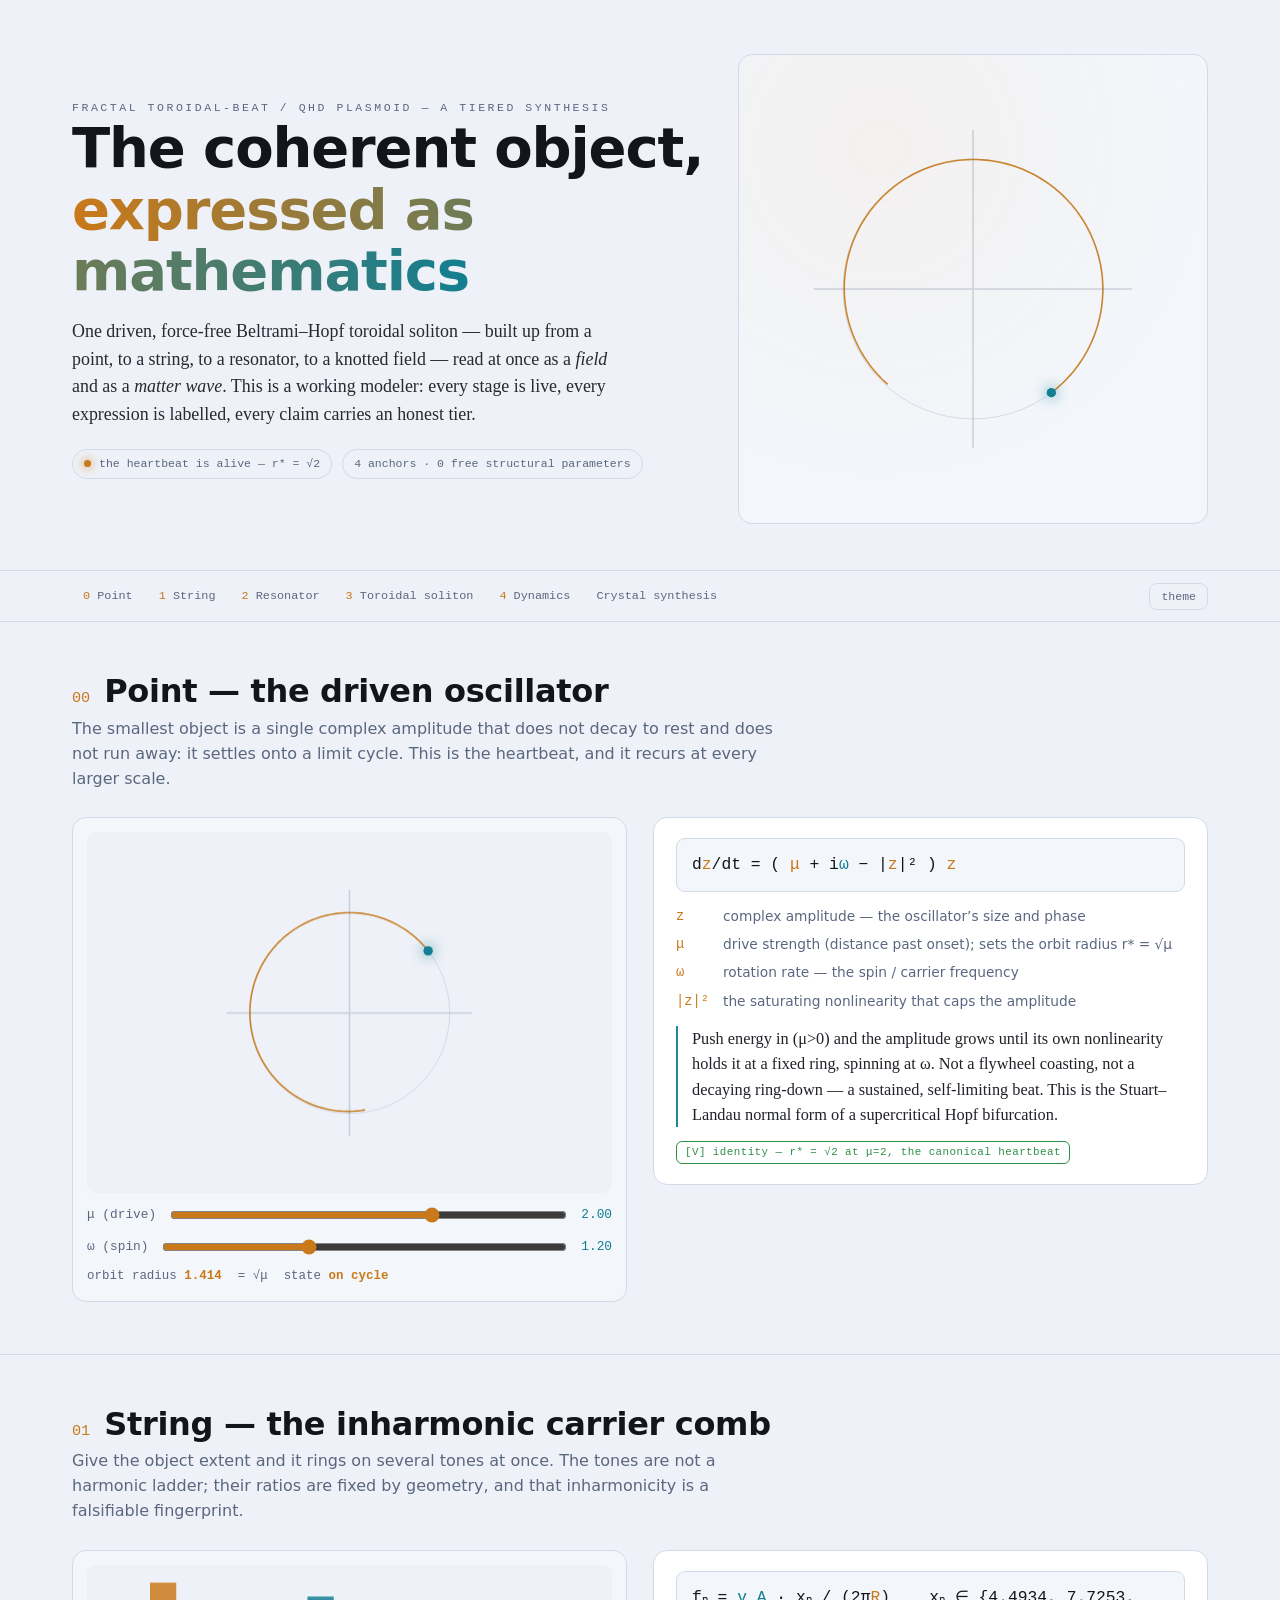
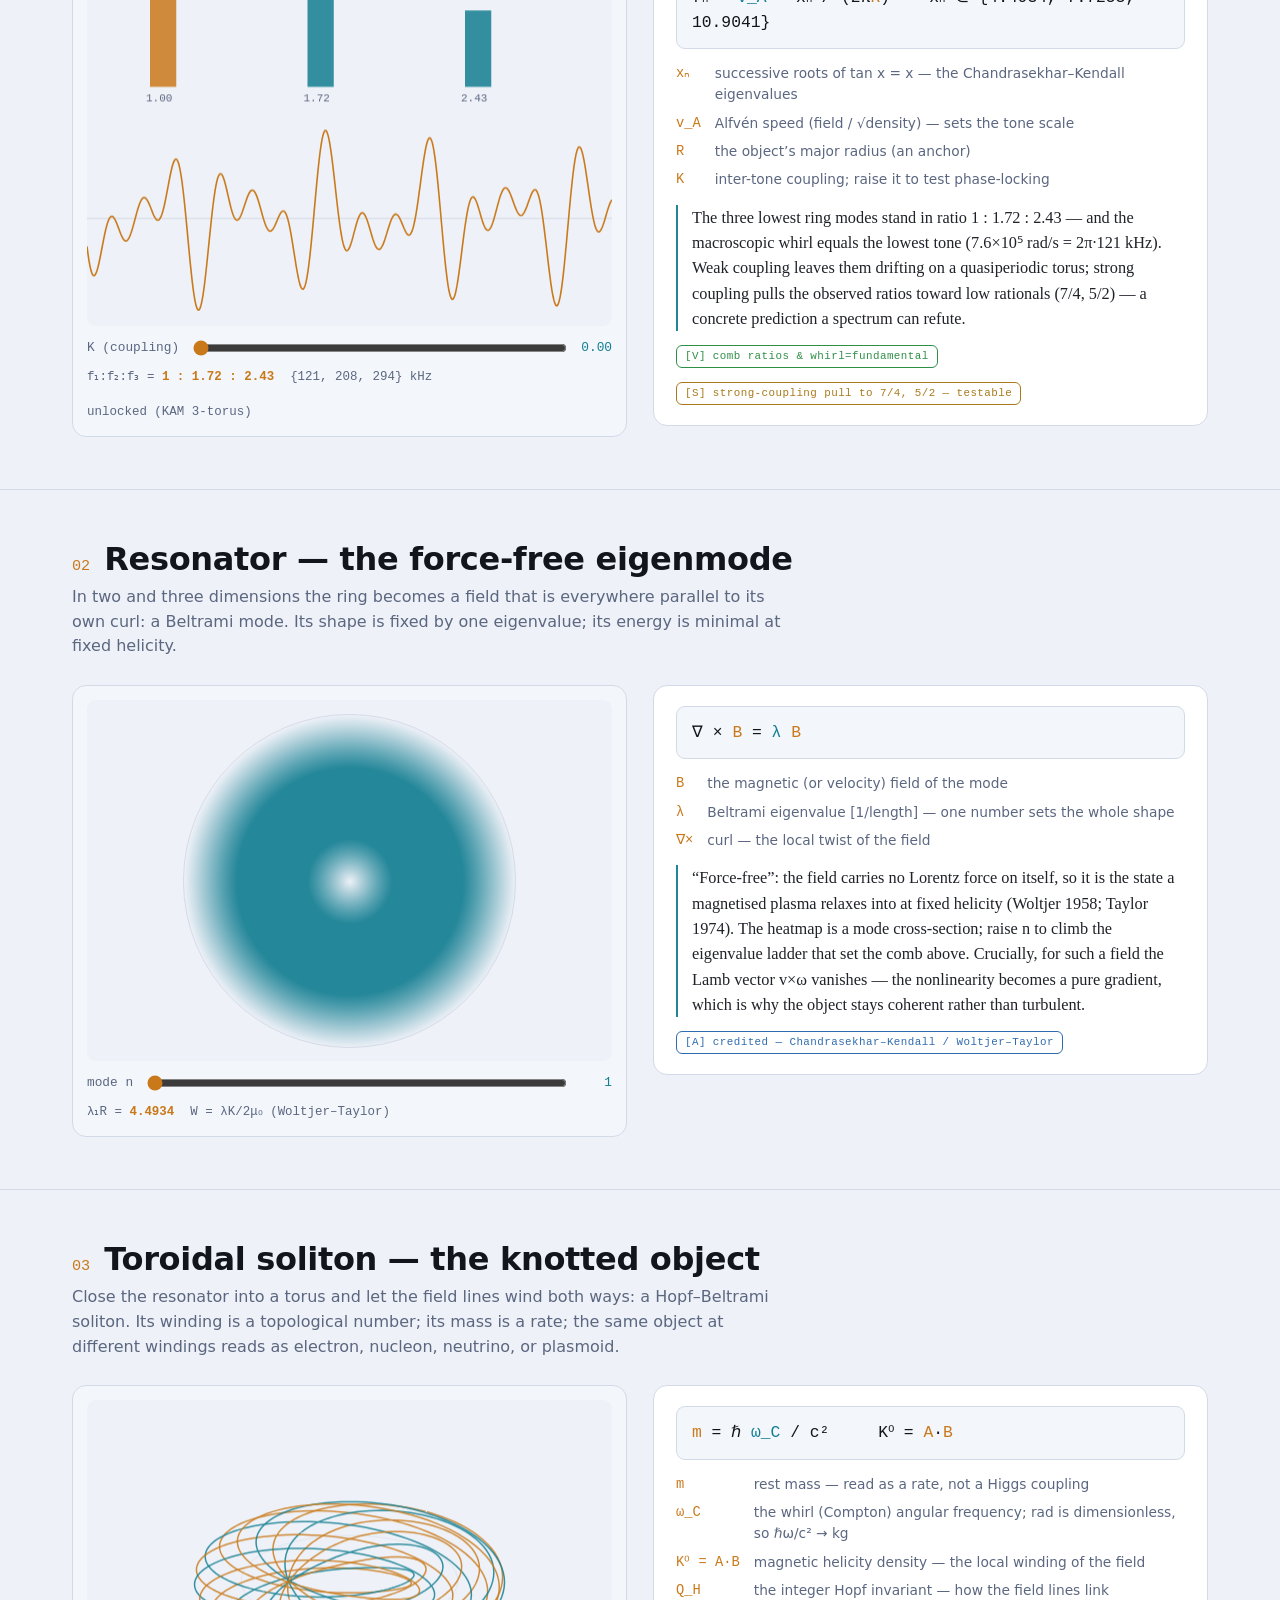
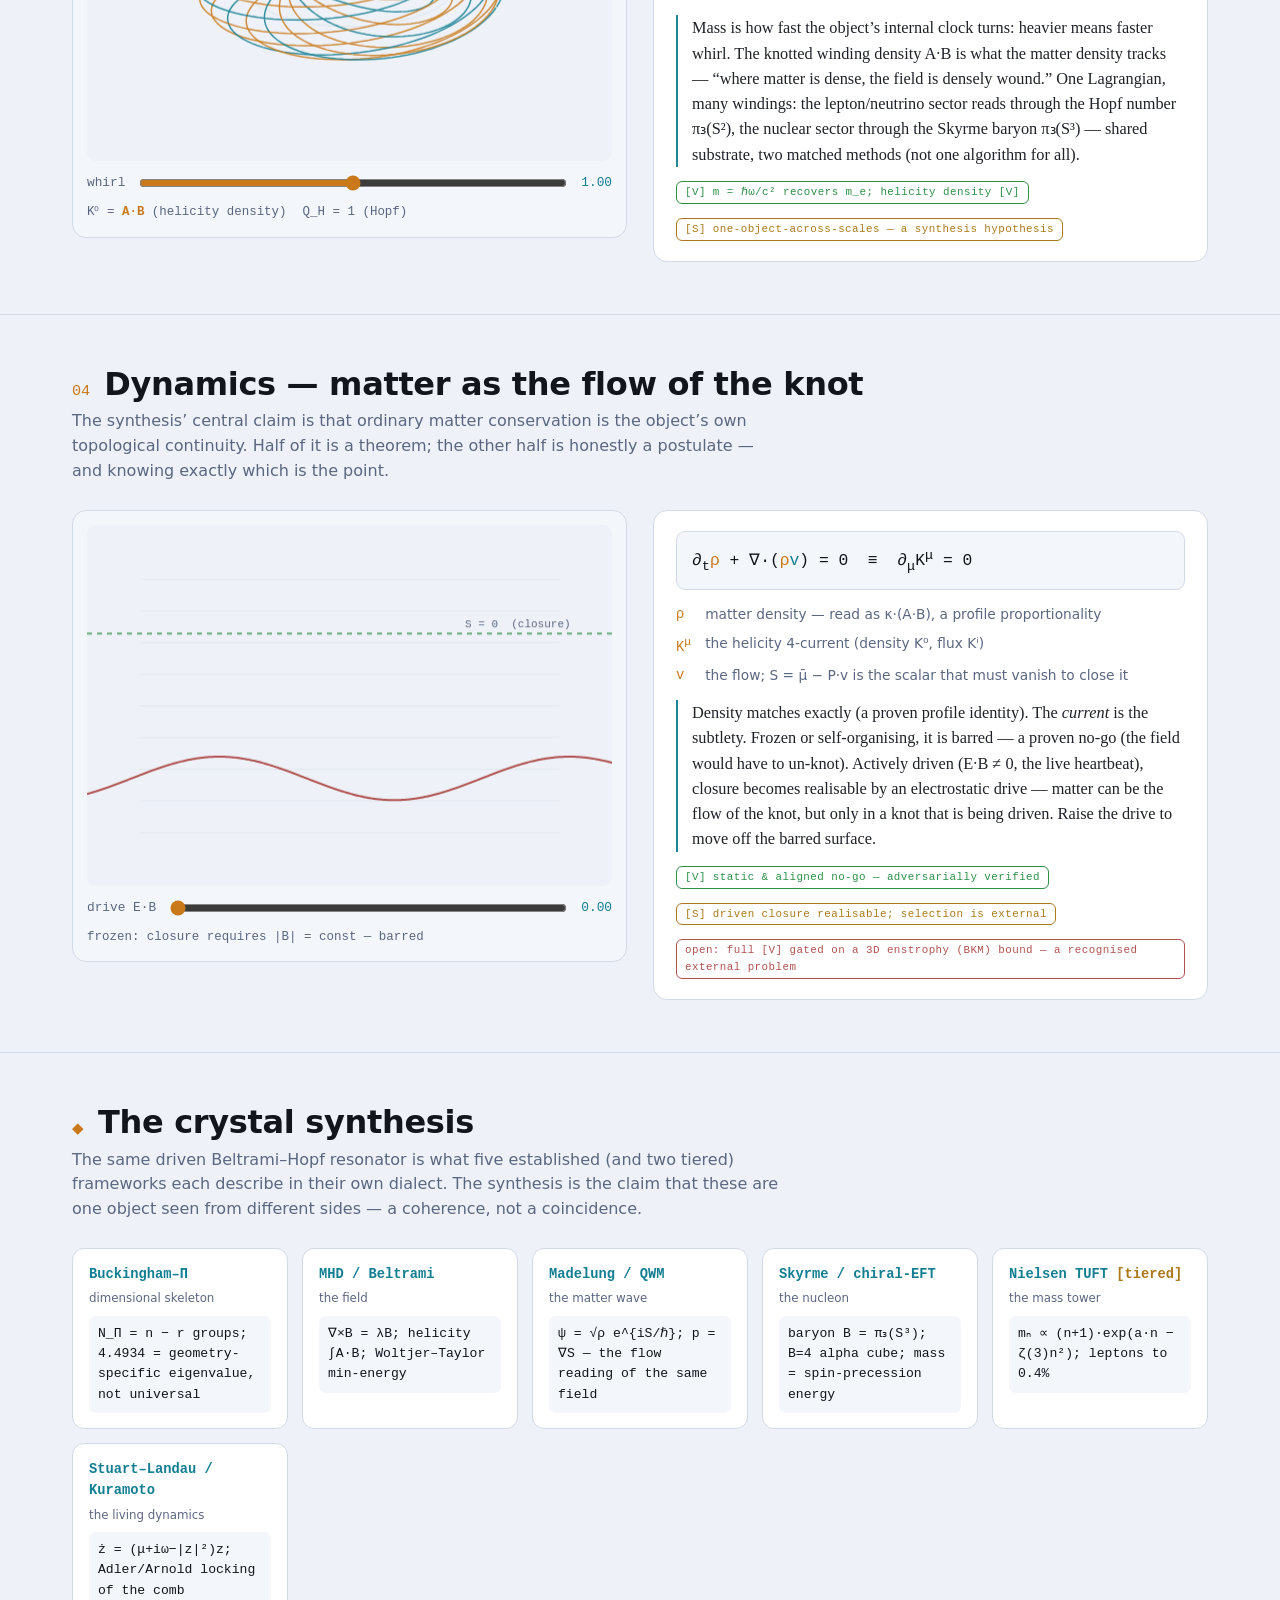
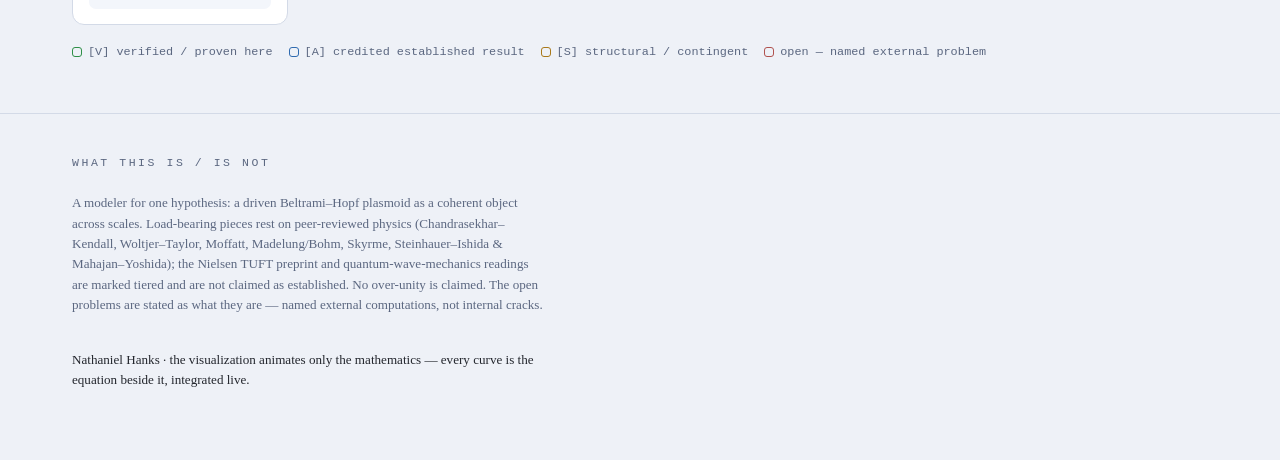
==== index.html @ b8da54bb "Add FTGB coherent-object modeler + tiered synthesis bundle Self-contained package for the Fractal To" ====
<!doctype html>
<html lang="en">
<head>
<meta charset="utf-8">
<meta name="viewport" content="width=device-width, initial-scale=1">
<title>The Coherent Object — FTGB mathematical modeler</title>
<meta name="author" content="Nathaniel Hanks">
<meta name="description" content="Interactive modeler of one driven Beltrami-Hopf toroidal soliton across scales: point, string, resonator, knotted field, driven dynamics — math with plain-language translation and honest tiers.">
</head>
<body>
<style>
  :root{
    --ground:#0a0d13; --panel:#141a26; --panel2:#0f141e; --line:#243044;
    --ink:#e9edf6; --muted:#8794ad; --warm:#f4a63c; --cool:#48d6e6;
    --tV:#6ac47b; --tS:#e0a94a; --tA:#6fa8dd; --tO:#c98a8a;
    --mono:ui-monospace,"SF Mono","Cascadia Code",Menlo,Consolas,monospace;
    --serif:Georgia,"Iowan Old Style","Times New Roman",serif;
    --sans:-apple-system,"Segoe UI",system-ui,Roboto,sans-serif;
    --maxw:1180px;
  }
  @media (prefers-color-scheme:light){
    :root{--ground:#eef1f7;--panel:#ffffff;--panel2:#f3f6fb;--line:#d3dae7;
      --ink:#12151c;--muted:#5b6780;--warm:#c9791a;--cool:#127e91;
      --tV:#2e8f47;--tS:#a9791a;--tA:#2f6bb0;--tO:#b0524f;}
  }
  :root[data-theme="dark"]{--ground:#0a0d13;--panel:#141a26;--panel2:#0f141e;--line:#243044;
    --ink:#e9edf6;--muted:#8794ad;--warm:#f4a63c;--cool:#48d6e6;
    --tV:#6ac47b;--tS:#e0a94a;--tA:#6fa8dd;--tO:#c98a8a;}
  :root[data-theme="light"]{--ground:#eef1f7;--panel:#ffffff;--panel2:#f3f6fb;--line:#d3dae7;
    --ink:#12151c;--muted:#5b6780;--warm:#c9791a;--cool:#127e91;
    --tV:#2e8f47;--tS:#a9791a;--tA:#2f6bb0;--tO:#b0524f;}
  *{box-sizing:border-box}
  body{margin:0;background:var(--ground);color:var(--ink);font-family:var(--sans);
    line-height:1.55;-webkit-font-smoothing:antialiased}
  .wrap{max-width:var(--maxw);margin:0 auto;padding:0 22px}
  a{color:var(--cool)}
  h1,h2,h3{text-wrap:balance;line-height:1.1;margin:0}
  .eyebrow{font-family:var(--mono);font-size:.72rem;letter-spacing:.22em;text-transform:uppercase;color:var(--muted)}
  code,.m{font-family:var(--mono)}
  .plain{font-family:var(--serif);color:var(--ink);opacity:.92}

  /* hero */
  header.hero{position:relative;border-bottom:1px solid var(--line);overflow:hidden}
  .hero .wrap{display:grid;grid-template-columns:1.15fr .85fr;gap:30px;padding-top:54px;padding-bottom:46px;align-items:center}
  .hero h1{font-size:clamp(2.1rem,4.4vw,3.5rem);font-weight:800;letter-spacing:-.02em}
  .hero h1 .g{background:linear-gradient(90deg,var(--warm),var(--cool));-webkit-background-clip:text;background-clip:text;color:transparent}
  .lede{margin-top:16px;font-family:var(--serif);font-size:1.12rem;color:var(--ink);opacity:.9;max-width:60ch}
  .heroCanvasWrap{aspect-ratio:1/1;border:1px solid var(--line);border-radius:14px;background:
    radial-gradient(120% 120% at 30% 20%, rgba(244,166,60,.06), transparent 60%),var(--panel2);position:relative}
  canvas{display:block;width:100%;height:100%}
  .badge{display:inline-flex;gap:8px;align-items:center;font-family:var(--mono);font-size:.72rem;color:var(--muted);
    border:1px solid var(--line);border-radius:999px;padding:5px 11px}
  .dot{width:7px;height:7px;border-radius:50%;background:var(--warm);box-shadow:0 0 10px var(--warm)}

  /* stage rail */
  nav.rail{position:sticky;top:0;z-index:5;background:color-mix(in srgb,var(--ground) 88%,transparent);
    backdrop-filter:blur(8px);border-bottom:1px solid var(--line)}
  nav.rail .wrap{display:flex;gap:4px;flex-wrap:wrap;padding-top:9px;padding-bottom:9px;align-items:center}
  .railBtn{font-family:var(--mono);font-size:.74rem;color:var(--muted);text-decoration:none;padding:6px 10px;border-radius:8px;border:1px solid transparent}
  .railBtn:hover{color:var(--ink);border-color:var(--line)}
  .railNum{color:var(--warm)}

  section.stage{padding:52px 0;border-bottom:1px solid var(--line)}
  .stageHead{display:flex;align-items:baseline;gap:14px;margin-bottom:6px}
  .stageHead .n{font-family:var(--mono);font-size:.95rem;color:var(--warm)}
  .stageHead h2{font-size:clamp(1.4rem,2.6vw,2rem);font-weight:750;letter-spacing:-.01em}
  .sub{color:var(--muted);margin:2px 0 26px;max-width:70ch}
  .split{display:grid;grid-template-columns:1fr 1fr;gap:26px;align-items:start}
  .vizCard{border:1px solid var(--line);border-radius:14px;background:var(--panel2);padding:14px}
  .vizCanvas{aspect-ratio:16/11;border-radius:9px;overflow:hidden;background:var(--ground)}
  .ctrls{display:flex;flex-direction:column;gap:12px;margin-top:12px}
  .ctrl{display:grid;grid-template-columns:auto 1fr auto;gap:12px;align-items:center;font-family:var(--mono);font-size:.8rem}
  .ctrl label{color:var(--muted)}
  .ctrl output{color:var(--cool);font-variant-numeric:tabular-nums;min-width:4.5ch;text-align:right}
  input[type=range]{width:100%;accent-color:var(--warm)}
  .readout{font-family:var(--mono);font-size:.78rem;color:var(--muted);margin-top:10px;display:flex;gap:16px;flex-wrap:wrap}
  .readout b{color:var(--warm);font-weight:600}

  .mathCard{border:1px solid var(--line);border-radius:14px;background:var(--panel);padding:20px 22px}
  .eq{font-family:var(--mono);font-size:1.02rem;background:var(--panel2);border:1px solid var(--line);
    border-radius:9px;padding:13px 15px;margin:0 0 12px;overflow-x:auto;color:var(--ink)}
  .eq .w{color:var(--warm)} .eq .c{color:var(--cool)}
  .sym{display:grid;grid-template-columns:auto 1fr;gap:7px 14px;font-size:.86rem;margin:14px 0}
  .sym dt{font-family:var(--mono);color:var(--warm)} .sym dd{margin:0;color:var(--muted)}
  .trans{font-family:var(--serif);font-size:1.02rem;border-left:2px solid var(--cool);padding-left:14px;margin:14px 0 0;opacity:.94}
  .tier{display:inline-block;font-family:var(--mono);font-size:.68rem;letter-spacing:.04em;padding:2px 8px;border-radius:6px;border:1px solid;margin-top:14px}
  .tV{color:var(--tV);border-color:var(--tV)} .tS{color:var(--tS);border-color:var(--tS)}
  .tA{color:var(--tA);border-color:var(--tA)} .tO{color:var(--tO);border-color:var(--tO)}

  /* isomorphism */
  .iso{display:grid;grid-template-columns:repeat(auto-fit,minmax(200px,1fr));gap:14px;margin-top:8px}
  .isoCard{border:1px solid var(--line);border-radius:12px;padding:15px 16px;background:var(--panel)}
  .isoCard h4{margin:0 0 4px;font-family:var(--mono);font-size:.86rem;color:var(--cool)}
  .isoCard .role{font-size:.74rem;color:var(--muted);margin-bottom:8px}
  .isoCard .expr{font-family:var(--mono);font-size:.82rem;color:var(--ink);background:var(--panel2);border-radius:7px;padding:8px 9px;overflow-x:auto}

  .legend{display:flex;gap:16px;flex-wrap:wrap;font-family:var(--mono);font-size:.74rem;color:var(--muted);margin-top:18px}
  .legend span{display:inline-flex;gap:6px;align-items:center}
  .swatch{width:10px;height:10px;border-radius:3px;border:1px solid}

  footer{padding:40px 0 64px;color:var(--muted);font-size:.82rem}
  footer .wrap{display:flex;flex-direction:column;gap:8px}
  .foot-note{font-family:var(--serif);max-width:72ch}

  .themeToggle{margin-left:auto;font-family:var(--mono);font-size:.72rem;color:var(--muted);background:none;
    border:1px solid var(--line);border-radius:8px;padding:6px 11px;cursor:pointer}
  .themeToggle:hover{color:var(--ink)}
  :focus-visible{outline:2px solid var(--cool);outline-offset:2px}
  @media (max-width:820px){.hero .wrap,.split{grid-template-columns:1fr}}
  @media (prefers-reduced-motion:reduce){*{animation:none!important;transition:none!important}}
</style>

<header class="hero">
  <div class="wrap">
    <div>
      <div class="eyebrow">Fractal Toroidal-Beat / QHD Plasmoid &mdash; a tiered synthesis</div>
      <h1>The coherent object,<br><span class="g">expressed as mathematics</span></h1>
      <p class="lede">One driven, force-free Beltrami&ndash;Hopf toroidal soliton &mdash; built up from a point, to a string, to a resonator, to a knotted field &mdash; read at once as a <em>field</em> and as a <em>matter wave</em>. This is a working modeler: every stage is live, every expression is labelled, every claim carries an honest tier.</p>
      <div style="margin-top:20px;display:flex;gap:10px;flex-wrap:wrap">
        <span class="badge"><span class="dot"></span> the heartbeat is alive &mdash; r* = &radic;2</span>
        <span class="badge">4 anchors &middot; 0 free structural parameters</span>
      </div>
    </div>
    <div class="heroCanvasWrap"><canvas id="heroC"></canvas></div>
  </div>
</header>

<nav class="rail"><div class="wrap">
  <a class="railBtn" href="#s0"><span class="railNum">0</span> Point</a>
  <a class="railBtn" href="#s1"><span class="railNum">1</span> String</a>
  <a class="railBtn" href="#s2"><span class="railNum">2</span> Resonator</a>
  <a class="railBtn" href="#s3"><span class="railNum">3</span> Toroidal soliton</a>
  <a class="railBtn" href="#s4"><span class="railNum">4</span> Dynamics</a>
  <a class="railBtn" href="#iso">Crystal synthesis</a>
  <button class="themeToggle" id="tt">theme</button>
</div></nav>

<!-- STAGE 0 : POINT -->
<section class="stage" id="s0"><div class="wrap">
  <div class="stageHead"><span class="n">00</span><h2>Point &mdash; the driven oscillator</h2></div>
  <p class="sub">The smallest object is a single complex amplitude that does not decay to rest and does not run away: it settles onto a limit cycle. This is the heartbeat, and it recurs at every larger scale.</p>
  <div class="split">
    <div class="vizCard">
      <div class="vizCanvas"><canvas id="slC"></canvas></div>
      <div class="ctrls">
        <div class="ctrl"><label for="mu">&mu; (drive)</label><input type="range" id="mu" min="0" max="3" step="0.01" value="2"><output id="muO">2.00</output></div>
        <div class="ctrl"><label for="om">&omega; (spin)</label><input type="range" id="om" min="0.2" max="3" step="0.01" value="1.2"><output id="omO">1.20</output></div>
      </div>
      <div class="readout"><span>orbit radius <b id="rstar">1.414</b></span><span>= &radic;&mu;</span><span>state <b id="slstate">on cycle</b></span></div>
    </div>
    <div class="mathCard">
      <p class="eq">d<span class="w">z</span>/dt = ( <span class="w">&mu;</span> + i<span class="c">&omega;</span> &minus; |<span class="w">z</span>|&sup2; ) <span class="w">z</span></p>
      <dl class="sym">
        <dt>z</dt><dd>complex amplitude &mdash; the oscillator&rsquo;s size and phase</dd>
        <dt>&mu;</dt><dd>drive strength (distance past onset); sets the orbit radius r* = &radic;&mu;</dd>
        <dt>&omega;</dt><dd>rotation rate &mdash; the spin / carrier frequency</dd>
        <dt>|z|&sup2;</dt><dd>the saturating nonlinearity that caps the amplitude</dd>
      </dl>
      <p class="trans">Push energy in (&mu;&gt;0) and the amplitude grows until its own nonlinearity holds it at a fixed ring, spinning at &omega;. Not a flywheel coasting, not a decaying ring-down &mdash; a sustained, self-limiting beat. This is the Stuart&ndash;Landau normal form of a supercritical Hopf bifurcation.</p>
      <span class="tier tV">[V] identity &mdash; r* = &radic;2 at &mu;=2, the canonical heartbeat</span>
    </div>
  </div>
</div></section>

<!-- STAGE 1 : STRING / COMB -->
<section class="stage" id="s1"><div class="wrap">
  <div class="stageHead"><span class="n">01</span><h2>String &mdash; the inharmonic carrier comb</h2></div>
  <p class="sub">Give the object extent and it rings on several tones at once. The tones are not a harmonic ladder; their ratios are fixed by geometry, and that inharmonicity is a falsifiable fingerprint.</p>
  <div class="split">
    <div class="vizCard">
      <div class="vizCanvas"><canvas id="combC"></canvas></div>
      <div class="ctrls">
        <div class="ctrl"><label for="kc">K (coupling)</label><input type="range" id="kc" min="0" max="1" step="0.01" value="0"><output id="kcO">0.00</output></div>
      </div>
      <div class="readout"><span>f&#8321;:f&#8322;:f&#8323; = <b>1 : 1.72 : 2.43</b></span><span>{121, 208, 294} kHz</span><span id="lockR">unlocked (KAM 3-torus)</span></div>
    </div>
    <div class="mathCard">
      <p class="eq">f&#8345; = <span class="c">v_A</span> &middot; x&#8345; / (2&pi;<span class="w">R</span>) &nbsp;&nbsp; x&#8345; &isin; {4.4934, 7.7253, 10.9041}</p>
      <dl class="sym">
        <dt>x&#8345;</dt><dd>successive roots of tan x = x &mdash; the Chandrasekhar&ndash;Kendall eigenvalues</dd>
        <dt>v_A</dt><dd>Alfv&eacute;n speed (field / &radic;density) &mdash; sets the tone scale</dd>
        <dt>R</dt><dd>the object&rsquo;s major radius (an anchor)</dd>
        <dt>K</dt><dd>inter-tone coupling; raise it to test phase-locking</dd>
      </dl>
      <p class="trans">The three lowest ring modes stand in ratio 1 : 1.72 : 2.43 &mdash; and the macroscopic whirl equals the lowest tone (7.6&times;10&#8309; rad/s = 2&pi;&middot;121 kHz). Weak coupling leaves them drifting on a quasiperiodic torus; strong coupling pulls the observed ratios toward low rationals (7/4, 5/2) &mdash; a concrete prediction a spectrum can refute.</p>
      <span class="tier tV">[V] comb ratios &amp; whirl=fundamental</span>
      <span class="tier tS">[S] strong-coupling pull to 7/4, 5/2 &mdash; testable</span>
    </div>
  </div>
</div></section>

<!-- STAGE 2 : RESONATOR / EIGENMODE -->
<section class="stage" id="s2"><div class="wrap">
  <div class="stageHead"><span class="n">02</span><h2>Resonator &mdash; the force-free eigenmode</h2></div>
  <p class="sub">In two and three dimensions the ring becomes a field that is everywhere parallel to its own curl: a Beltrami mode. Its shape is fixed by one eigenvalue; its energy is minimal at fixed helicity.</p>
  <div class="split">
    <div class="vizCard">
      <div class="vizCanvas"><canvas id="modeC"></canvas></div>
      <div class="ctrls">
        <div class="ctrl"><label for="mode">mode n</label><input type="range" id="mode" min="1" max="3" step="1" value="1"><output id="modeO">1</output></div>
      </div>
      <div class="readout"><span>&lambda;&#8321;R = <b>4.4934</b></span><span>W = &lambda;K/2&mu;&#8320; (Woltjer&ndash;Taylor)</span></div>
    </div>
    <div class="mathCard">
      <p class="eq">&nabla; &times; <span class="w">B</span> = <span class="c">&lambda;</span> <span class="w">B</span></p>
      <dl class="sym">
        <dt>B</dt><dd>the magnetic (or velocity) field of the mode</dd>
        <dt>&lambda;</dt><dd>Beltrami eigenvalue [1/length] &mdash; one number sets the whole shape</dd>
        <dt>&nabla;&times;</dt><dd>curl &mdash; the local twist of the field</dd>
      </dl>
      <p class="trans">&ldquo;Force-free&rdquo;: the field carries no Lorentz force on itself, so it is the state a magnetised plasma relaxes into at fixed helicity (Woltjer 1958; Taylor 1974). The heatmap is a mode cross-section; raise n to climb the eigenvalue ladder that set the comb above. Crucially, for such a field the Lamb vector v&times;&omega; vanishes &mdash; the nonlinearity becomes a pure gradient, which is why the object stays coherent rather than turbulent.</p>
      <span class="tier tA">[A] credited &mdash; Chandrasekhar&ndash;Kendall / Woltjer&ndash;Taylor</span>
    </div>
  </div>
</div></section>

<!-- STAGE 3 : TORUS -->
<section class="stage" id="s3"><div class="wrap">
  <div class="stageHead"><span class="n">03</span><h2>Toroidal soliton &mdash; the knotted object</h2></div>
  <p class="sub">Close the resonator into a torus and let the field lines wind both ways: a Hopf&ndash;Beltrami soliton. Its winding is a topological number; its mass is a rate; the same object at different windings reads as electron, nucleon, neutrino, or plasmoid.</p>
  <div class="split">
    <div class="vizCard">
      <div class="vizCanvas"><canvas id="torC"></canvas></div>
      <div class="ctrls">
        <div class="ctrl"><label for="spin">whirl</label><input type="range" id="spin" min="0" max="2" step="0.01" value="1"><output id="spinO">1.00</output></div>
      </div>
      <div class="readout"><span>K&#8304; = <b>A&middot;B</b> (helicity density)</span><span>Q_H = 1 (Hopf)</span></div>
    </div>
    <div class="mathCard">
      <p class="eq"><span class="w">m</span> = &#8463; <span class="c">&omega;_C</span> / c&sup2; &nbsp;&nbsp;&nbsp; K&#8304; = <span class="w">A</span>&middot;<span class="w">B</span></p>
      <dl class="sym">
        <dt>m</dt><dd>rest mass &mdash; read as a rate, not a Higgs coupling</dd>
        <dt>&omega;_C</dt><dd>the whirl (Compton) angular frequency; rad is dimensionless, so &#8463;&omega;/c&sup2; &rarr; kg</dd>
        <dt>K&#8304; = A&middot;B</dt><dd>magnetic helicity density &mdash; the local winding of the field</dd>
        <dt>Q_H</dt><dd>the integer Hopf invariant &mdash; how the field lines link</dd>
      </dl>
      <p class="trans">Mass is how fast the object&rsquo;s internal clock turns: heavier means faster whirl. The knotted winding density A&middot;B is what the matter density tracks &mdash; &ldquo;where matter is dense, the field is densely wound.&rdquo; One Lagrangian, many windings: the lepton/neutrino sector reads through the Hopf number &pi;&#8323;(S&sup2;), the nuclear sector through the Skyrme baryon &pi;&#8323;(S&sup3;) &mdash; shared substrate, two matched methods (not one algorithm for all).</p>
      <span class="tier tV">[V] m = &#8463;&omega;/c&sup2; recovers m_e; helicity density [V]</span>
      <span class="tier tS">[S] one-object-across-scales &mdash; a synthesis hypothesis</span>
    </div>
  </div>
</div></section>

<!-- STAGE 4 : DYNAMICS -->
<section class="stage" id="s4"><div class="wrap">
  <div class="stageHead"><span class="n">04</span><h2>Dynamics &mdash; matter as the flow of the knot</h2></div>
  <p class="sub">The synthesis&rsquo; central claim is that ordinary matter conservation is the object&rsquo;s own topological continuity. Half of it is a theorem; the other half is honestly a postulate &mdash; and knowing exactly which is the point.</p>
  <div class="split">
    <div class="vizCard">
      <div class="vizCanvas"><canvas id="dynC"></canvas></div>
      <div class="ctrls">
        <div class="ctrl"><label for="drive">drive E&middot;B</label><input type="range" id="drive" min="0" max="1" step="0.01" value="0"><output id="drO">0.00</output></div>
      </div>
      <div class="readout"><span id="closeR">frozen: closure requires |B| = const &mdash; barred</span></div>
    </div>
    <div class="mathCard">
      <p class="eq">&part;<sub>t</sub><span class="w">&rho;</span> + &nabla;&middot;(<span class="w">&rho;</span><span class="c">v</span>) = 0 &nbsp;&#8801;&nbsp; &part;<sub>&mu;</sub>K<sup>&mu;</sup> = 0</p>
      <dl class="sym">
        <dt>&rho;</dt><dd>matter density &mdash; read as &kappa;&middot;(A&middot;B), a profile proportionality</dd>
        <dt>K<sup>&mu;</sup></dt><dd>the helicity 4-current (density K&#8304;, flux K&#8305;)</dd>
        <dt>v</dt><dd>the flow; S = &mu;&#772; &minus; P&middot;v is the scalar that must vanish to close it</dd>
      </dl>
      <p class="trans">Density matches exactly (a proven profile identity). The <em>current</em> is the subtlety. Frozen or self-organising, it is barred &mdash; a proven no-go (the field would have to un-knot). Actively driven (E&middot;B &ne; 0, the live heartbeat), closure becomes realisable by an electrostatic drive &mdash; matter can be the flow of the knot, but only in a knot that is being driven. Raise the drive to move off the barred surface.</p>
      <span class="tier tV">[V] static &amp; aligned no-go &mdash; adversarially verified</span>
      <span class="tier tS">[S] driven closure realisable; selection is external</span>
      <span class="tier tO">open: full [V] gated on a 3D enstrophy (BKM) bound &mdash; a recognised external problem</span>
    </div>
  </div>
</div></section>

<!-- ISOMORPHISM -->
<section class="stage" id="iso"><div class="wrap">
  <div class="stageHead"><span class="n">&#9670;</span><h2>The crystal synthesis</h2></div>
  <p class="sub">The same driven Beltrami&ndash;Hopf resonator is what five established (and two tiered) frameworks each describe in their own dialect. The synthesis is the claim that these are one object seen from different sides &mdash; a coherence, not a coincidence.</p>
  <div class="iso">
    <div class="isoCard"><h4>Buckingham&ndash;&Pi;</h4><div class="role">dimensional skeleton</div><div class="expr">N_&Pi; = n &minus; r groups; 4.4934 = geometry-specific eigenvalue, not universal</div></div>
    <div class="isoCard"><h4>MHD / Beltrami</h4><div class="role">the field</div><div class="expr">&nabla;&times;B = &lambda;B; helicity &int;A&middot;B; Woltjer&ndash;Taylor min-energy</div></div>
    <div class="isoCard"><h4>Madelung / QWM</h4><div class="role">the matter wave</div><div class="expr">&psi; = &radic;&rho; e^{iS/&#8463;}; p = &nabla;S &mdash; the flow reading of the same field</div></div>
    <div class="isoCard"><h4>Skyrme / chiral-EFT</h4><div class="role">the nucleon</div><div class="expr">baryon B = &pi;&#8323;(S&sup3;); B=4 alpha cube; mass = spin-precession energy</div></div>
    <div class="isoCard"><h4>Nielsen TUFT <span style="color:var(--tS)">[tiered]</span></h4><div class="role">the mass tower</div><div class="expr">m&#8345; &prop; (n+1)&middot;exp(a&middot;n &minus; &zeta;(3)n&sup2;); leptons to 0.4%</div></div>
    <div class="isoCard"><h4>Stuart&ndash;Landau / Kuramoto</h4><div class="role">the living dynamics</div><div class="expr">&#380; = (&mu;+i&omega;&minus;|z|&sup2;)z; Adler/Arnold locking of the comb</div></div>
  </div>
  <div class="legend">
    <span><span class="swatch" style="border-color:var(--tV);color:var(--tV)"></span> [V] verified / proven here</span>
    <span><span class="swatch" style="border-color:var(--tA);color:var(--tA)"></span> [A] credited established result</span>
    <span><span class="swatch" style="border-color:var(--tS);color:var(--tS)"></span> [S] structural / contingent</span>
    <span><span class="swatch" style="border-color:var(--tO);color:var(--tO)"></span> open &mdash; named external problem</span>
  </div>
</div></section>

<footer><div class="wrap">
  <div class="eyebrow">what this is / is not</div>
  <p class="foot-note">A modeler for one hypothesis: a driven Beltrami&ndash;Hopf plasmoid as a coherent object across scales. Load-bearing pieces rest on peer-reviewed physics (Chandrasekhar&ndash;Kendall, Woltjer&ndash;Taylor, Moffatt, Madelung/Bohm, Skyrme, Steinhauer&ndash;Ishida &amp; Mahajan&ndash;Yoshida); the Nielsen TUFT preprint and quantum-wave-mechanics readings are marked tiered and are not claimed as established. No over-unity is claimed. The open problems are stated as what they are &mdash; named external computations, not internal cracks.</p>
  <p class="foot-note plain">Nathaniel Hanks &middot; the visualization animates only the mathematics &mdash; every curve is the equation beside it, integrated live.</p>
</div></footer>

<script>
(function(){
  "use strict";
  var reduced = matchMedia("(prefers-reduced-motion:reduce)").matches;
  // theme toggle
  var tt=document.getElementById("tt");
  tt.addEventListener("click",function(){
    var cur=document.documentElement.getAttribute("data-theme");
    var next = cur==="dark" ? "light" : (cur==="light" ? "dark" : (matchMedia("(prefers-color-scheme:dark)").matches?"light":"dark"));
    document.documentElement.setAttribute("data-theme",next);
  });
  function cvar(n){return getComputedStyle(document.documentElement).getPropertyValue(n).trim();}
  function fit(c){var r=c.getBoundingClientRect(),d=Math.min(devicePixelRatio||1,2);
    c.width=Math.max(2,r.width*d);c.height=Math.max(2,r.height*d);var x=c.getContext("2d");x.setTransform(d,0,0,d,0,0);return {x:x,w:r.width,h:r.height};}
  var canv=[];
  function reg(id,draw){var c=document.getElementById(id);if(!c)return;canv.push({c:c,draw:draw});}

  // 0/hero : Stuart-Landau limit cycle
  function slDraw(c,t,mu,om){var g=fit(c),x=g.x,W=g.w,H=g.h,cx=W/2,cy=H/2,S=Math.min(W,H)*0.34;
    x.clearRect(0,0,W,H);
    var warm=cvar("--warm"),cool=cvar("--cool"),line=cvar("--line"),mut=cvar("--muted");
    var r=Math.sqrt(Math.max(mu,0));
    // target ring
    x.strokeStyle=line;x.lineWidth=1;x.beginPath();x.arc(cx,cy,S*r/1.732,0,7);x.stroke();
    // trajectory spiraling in
    x.strokeStyle=warm;x.lineWidth=1.6;x.globalAlpha=.9;x.beginPath();
    for(var i=0;i<220;i++){var tt=t-i*0.016;var env=r*(1-Math.exp(-0.9*(tt+3)));if(env<0)env=0;
      var ang=om*tt;var rr=env;var px=cx+S*rr/1.732*Math.cos(ang),py=cy+S*rr/1.732*Math.sin(ang);
      if(i===0)x.moveTo(px,py);else x.lineTo(px,py);}
    x.stroke();x.globalAlpha=1;
    // head
    var env=r*(1-Math.exp(-0.9*(t+3)));var ang=om*t;
    var hx=cx+S*env/1.732*Math.cos(ang),hy=cy+S*env/1.732*Math.sin(ang);
    x.fillStyle=cool;x.beginPath();x.arc(hx,hy,4.5,0,7);x.fill();
    x.shadowColor=cool;x.shadowBlur=14;x.beginPath();x.arc(hx,hy,4.5,0,7);x.fill();x.shadowBlur=0;
    // axes
    x.strokeStyle=mut;x.globalAlpha=.25;x.beginPath();x.moveTo(cx-S,cy);x.lineTo(cx+S,cy);x.moveTo(cx,cy-S);x.lineTo(cx,cy+S);x.stroke();x.globalAlpha=1;
  }
  var muEl=document.getElementById("mu"),omEl=document.getElementById("om");
  function slParams(){var mu=+muEl.value,om=+omEl.value;
    document.getElementById("muO").textContent=mu.toFixed(2);
    document.getElementById("omO").textContent=om.toFixed(2);
    document.getElementById("rstar").textContent=Math.sqrt(Math.max(mu,0)).toFixed(3);
    document.getElementById("slstate").textContent=mu<=0?"decays to rest":"on cycle";}
  muEl.addEventListener("input",slParams);omEl.addEventListener("input",slParams);slParams();
  reg("heroC",function(c,t){slDraw(c,t*1.1,2,1.4);});
  reg("slC",function(c,t){slDraw(c,t,+muEl.value,+omEl.value);});

  // 1 : comb waveform + spectrum
  var kEl=document.getElementById("kc");
  kEl.addEventListener("input",function(){document.getElementById("kcO").textContent=(+kEl.value).toFixed(2);
    document.getElementById("lockR").textContent=(+kEl.value>0.55)?"locked → pulled to 7/4, 5/2":"unlocked (KAM 3-torus)";});
  reg("combC",function(c,t){var g=fit(c),x=g.x,W=g.w,H=g.h;x.clearRect(0,0,W,H);
    var warm=cvar("--warm"),cool=cvar("--cool"),line=cvar("--line"),mut=cvar("--muted");
    var K=+kEl.value; var base=[1,1.719,2.427]; var lock=[1,1.75,2.5];
    var f=base.map(function(b,i){return b+(lock[i]-b)*Math.max(0,(K-0.55)/0.45);});
    // spectrum bars (top third)
    var sh=H*0.32;
    for(var i=0;i<3;i++){var bx=W*(0.12+0.3*i);var bh=sh*(0.9-0.12*i);
      x.fillStyle=i===0?warm:cool;x.globalAlpha=.85;x.fillRect(bx,sh-bh+6,W*0.05,bh);x.globalAlpha=1;
      x.fillStyle=mut;x.font="11px ui-monospace,monospace";x.fillText(f[i].toFixed(2),bx-4,sh+20);}
    // waveform (sum)
    x.strokeStyle=line;x.beginPath();x.moveTo(0,H*0.7);x.lineTo(W,H*0.7);x.stroke();
    x.strokeStyle=warm;x.lineWidth=1.6;x.beginPath();
    for(var px=0;px<=W;px++){var u=px/W*6;var y=0;for(var j=0;j<3;j++){y+=Math.sin((u*f[j])*Math.PI*2+ (j?K*1.5:0) + t*(0.6+0.15*j));}
      var yy=H*0.7 - y*H*0.085;if(px===0)x.moveTo(px,yy);else x.lineTo(px,yy);}
    x.stroke();
  });

  // 2 : Beltrami mode cross-section (Bessel-like j1(kr))
  var mdEl=document.getElementById("mode");
  var roots=[4.4934,7.7253,10.9041];
  mdEl.addEventListener("input",function(){document.getElementById("modeO").textContent=mdEl.value;});
  function j1approx(z){ if(z===0)return 0; return Math.sin(z)/(z*z) - Math.cos(z)/z; } // spherical j1
  reg("modeC",function(c,t){var g=fit(c),x=g.x,W=g.w,H=g.h;x.clearRect(0,0,W,H);
    var n=+mdEl.value-1;var k=roots[n]; var warm=cvar("--warm"),cool=cvar("--cool");
    var cx=W/2,cy=H/2,S=Math.min(W,H)*0.46;var img=x.createImageData(Math.floor(W),Math.floor(H));
    var wcol=hex(warm),ccol=hex(cool),bg=hex(cvar("--ground"));
    for(var py=0;py<H;py++)for(var px=0;px<W;px++){var dx=(px-cx)/S,dy=(py-cy)/S;var rr=Math.sqrt(dx*dx+dy*dy);
      var v=0; if(rr<=1){var val=j1approx(k*rr)*3.0*Math.cos(t*0.7); v=val;}
      var idx=(py*Math.floor(W)+px)*4; var a=Math.max(-1,Math.min(1,v));
      var col= a>=0? mix(bg,wcol,Math.min(1,a)) : mix(bg,ccol,Math.min(1,-a));
      img.data[idx]=col[0];img.data[idx+1]=col[1];img.data[idx+2]=col[2];img.data[idx+3]=rr<=1?235:0;}
    x.putImageData(img,0,0);
    x.strokeStyle=cvar("--line");x.beginPath();x.arc(cx,cy,S,0,7);x.stroke();
  });
  function hex(h){h=h.replace('#','');if(h.length===3)h=h[0]+h[0]+h[1]+h[1]+h[2]+h[2];return [parseInt(h.substr(0,2),16),parseInt(h.substr(2,2),16),parseInt(h.substr(4,2),16)];}
  function mix(a,b,t){return [a[0]+(b[0]-a[0])*t|0,a[1]+(b[1]-a[1])*t|0,a[2]+(b[2]-a[2])*t|0];}

  // 3 : torus with winding field lines
  var spEl=document.getElementById("spin");
  spEl.addEventListener("input",function(){document.getElementById("spinO").textContent=(+spEl.value).toFixed(2);});
  reg("torC",function(c,t){var g=fit(c),x=g.x,W=g.w,H=g.h;x.clearRect(0,0,W,H);
    var warm=cvar("--warm"),cool=cvar("--cool"),line=cvar("--line");
    var cx=W/2,cy=H/2,Rr=Math.min(W,H)*0.30,rr=Math.min(W,H)*0.13,sp=+spEl.value;
    var tilt=0.42;
    // torus guide
    x.strokeStyle=line;x.globalAlpha=.5;x.beginPath();
    for(var a=0;a<=6.29;a+=0.05){var X=cx+Rr*Math.cos(a),Y=cy+Rr*Math.sin(a)*tilt;if(a===0)x.moveTo(X,Y);else x.lineTo(X,Y);}x.stroke();x.globalAlpha=1;
    // winding lines (Hopf-like: p toroidal, q poloidal)
    var P=3,Q=2;
    for(var line_i=0;line_i<5;line_i++){
      var ph=line_i/5*6.283;
      var grd=line_i%2? cool:warm;
      x.strokeStyle=grd;x.lineWidth=1.5;x.globalAlpha=.85;x.beginPath();
      for(var s=0;s<=6.283;s+=0.02){
        var u=P*s+ph + t*0.6*sp; var w=Q*s+ph + t*0.6*sp;
        var R2=Rr+rr*Math.cos(w);
        var X=cx+R2*Math.cos(u);
        var Y=cy+(R2*Math.sin(u))*tilt + rr*Math.sin(w)*(1-tilt);
        if(s===0)x.moveTo(X,Y);else x.lineTo(X,Y);
      }
      x.stroke();
    }
    x.globalAlpha=1;
  });

  // 4 : matter-flow closure surface
  var drEl=document.getElementById("drive");
  drEl.addEventListener("input",function(){var d=+drEl.value;document.getElementById("drO").textContent=d.toFixed(2);
    document.getElementById("closeR").textContent = d<0.15? "frozen: closure requires |B| = const — barred"
      : (d<0.6? "driving… S = μ̄ − P·v approaching 0" : "driven: S = 0 realisable (externally driven)");});
  reg("dynC",function(c,t){var g=fit(c),x=g.x,W=g.w,H=g.h;x.clearRect(0,0,W,H);
    var warm=cvar("--warm"),cool=cvar("--cool"),line=cvar("--line"),tO=cvar("--tO"),tV=cvar("--tV");
    var d=+drEl.value; var cx=W/2,cy=H/2;
    // "barred surface" vs "reachable point" : a scalar S landscape
    x.strokeStyle=line;x.globalAlpha=.4;for(var i=0;i<=8;i++){var yy=H*0.15+i*(H*0.7/8);x.beginPath();x.moveTo(W*0.1,yy);x.lineTo(W*0.9,yy);x.stroke();}x.globalAlpha=1;
    // S curve: distance from closure
    x.strokeStyle= d<0.15? tO : (d>0.6? tV : warm);x.lineWidth=2;x.beginPath();
    for(var px=0;px<=W;px++){var u=px/W;var S0=(1-d)*0.8; var y=cy + Math.sin(u*6.283*1.5+t*0.5)*H*0.06*(1) + (S0-0.4)*H*0.5;
      if(px===0)x.moveTo(px,y);else x.lineTo(px,y);}
    x.stroke();
    // closure line S=0
    x.strokeStyle=tV;x.setLineDash([5,5]);x.globalAlpha=.7;x.beginPath();x.moveTo(0,cy-0.4*H*0.5+cy-cy);x.lineTo(W, cy-0.4*H*0.5 +0);x.stroke();x.setLineDash([]);x.globalAlpha=1;
    x.fillStyle=cvar("--muted");x.font="11px ui-monospace,monospace";x.fillText("S = 0  (closure)",W*0.72,cy-0.4*H*0.5-6);
  });

  // master loop
  var t0=performance.now();
  function frame(now){var t=(now-t0)/1000;
    for(var i=0;i<canv.length;i++){try{canv[i].draw(canv[i].c,t);}catch(e){}}
    if(!reduced)requestAnimationFrame(frame);}
  if(reduced){for(var i=0;i<canv.length;i++){try{canv[i].draw(canv[i].c,0.5);}catch(e){}}}
  else requestAnimationFrame(frame);
  addEventListener("resize",function(){if(reduced){for(var i=0;i<canv.length;i++){try{canv[i].draw(canv[i].c,0.5);}catch(e){}}}});
})();
</script>

</body>
</html>
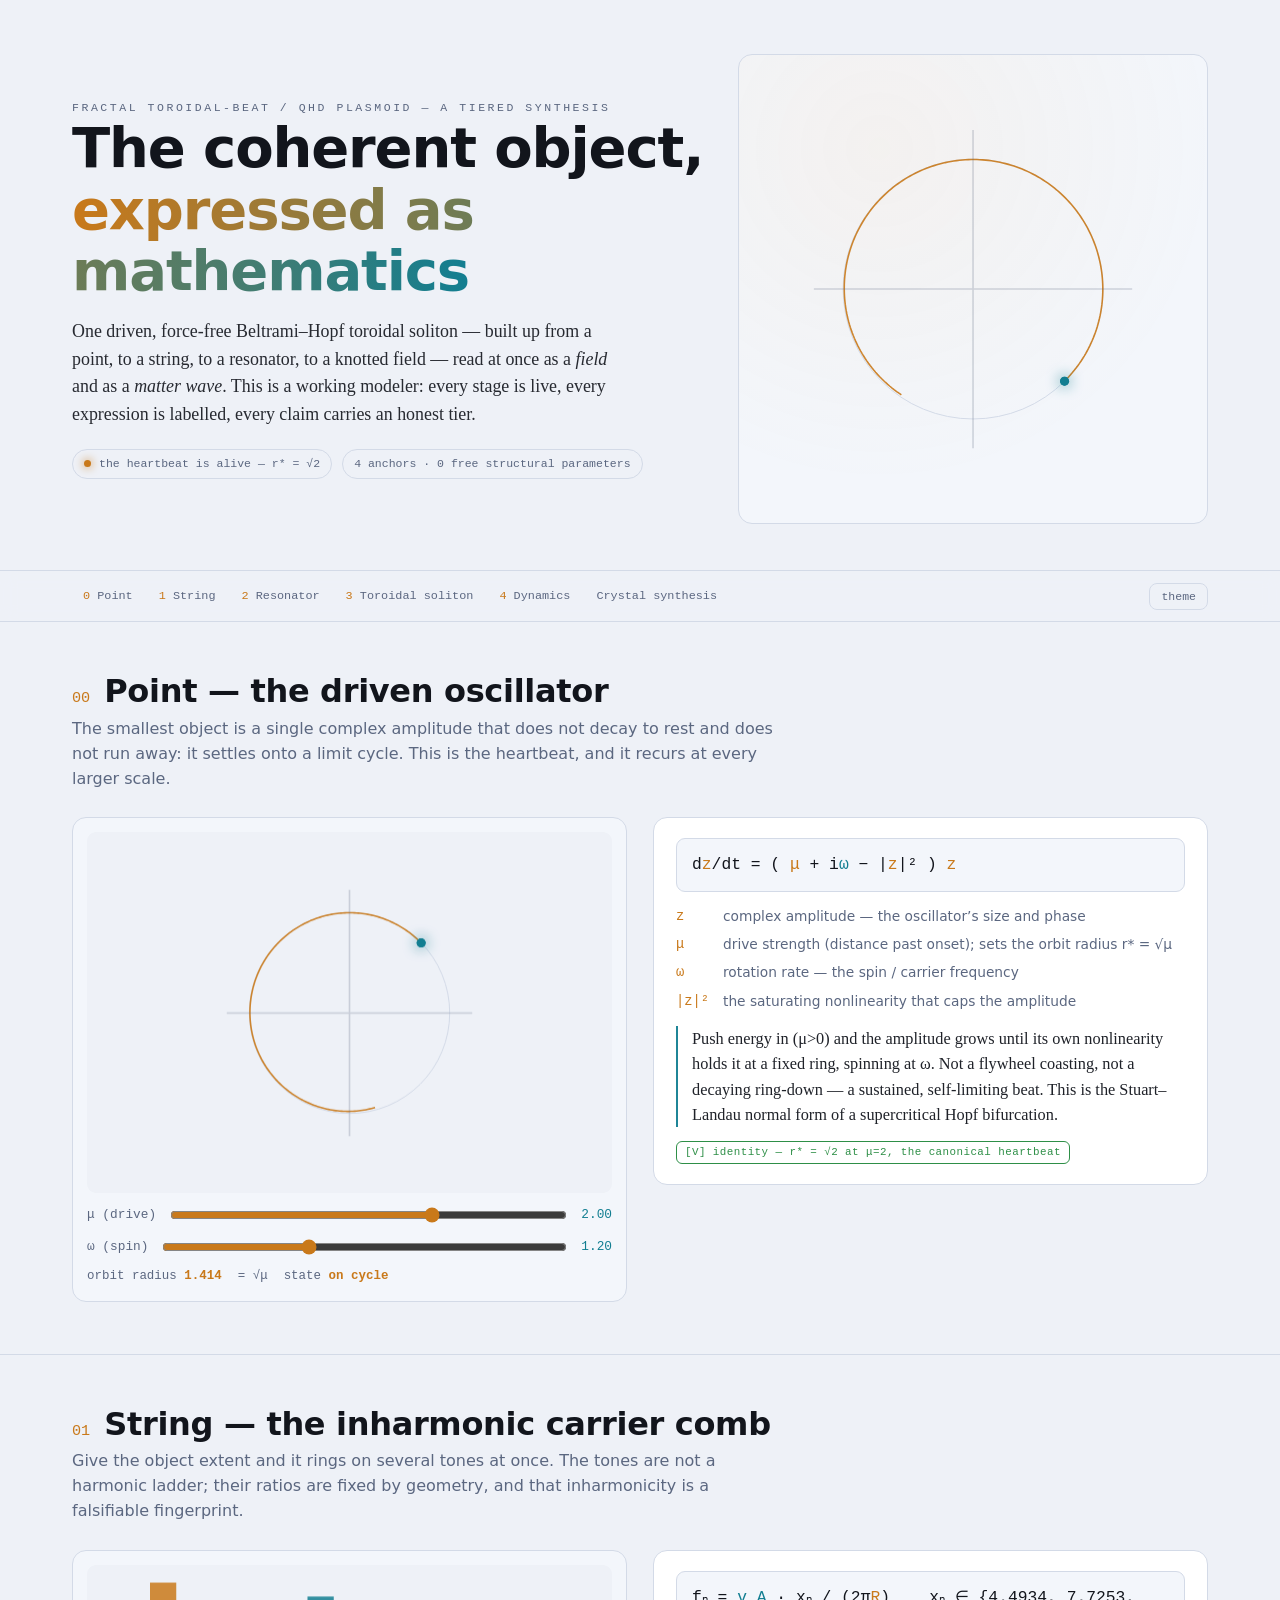
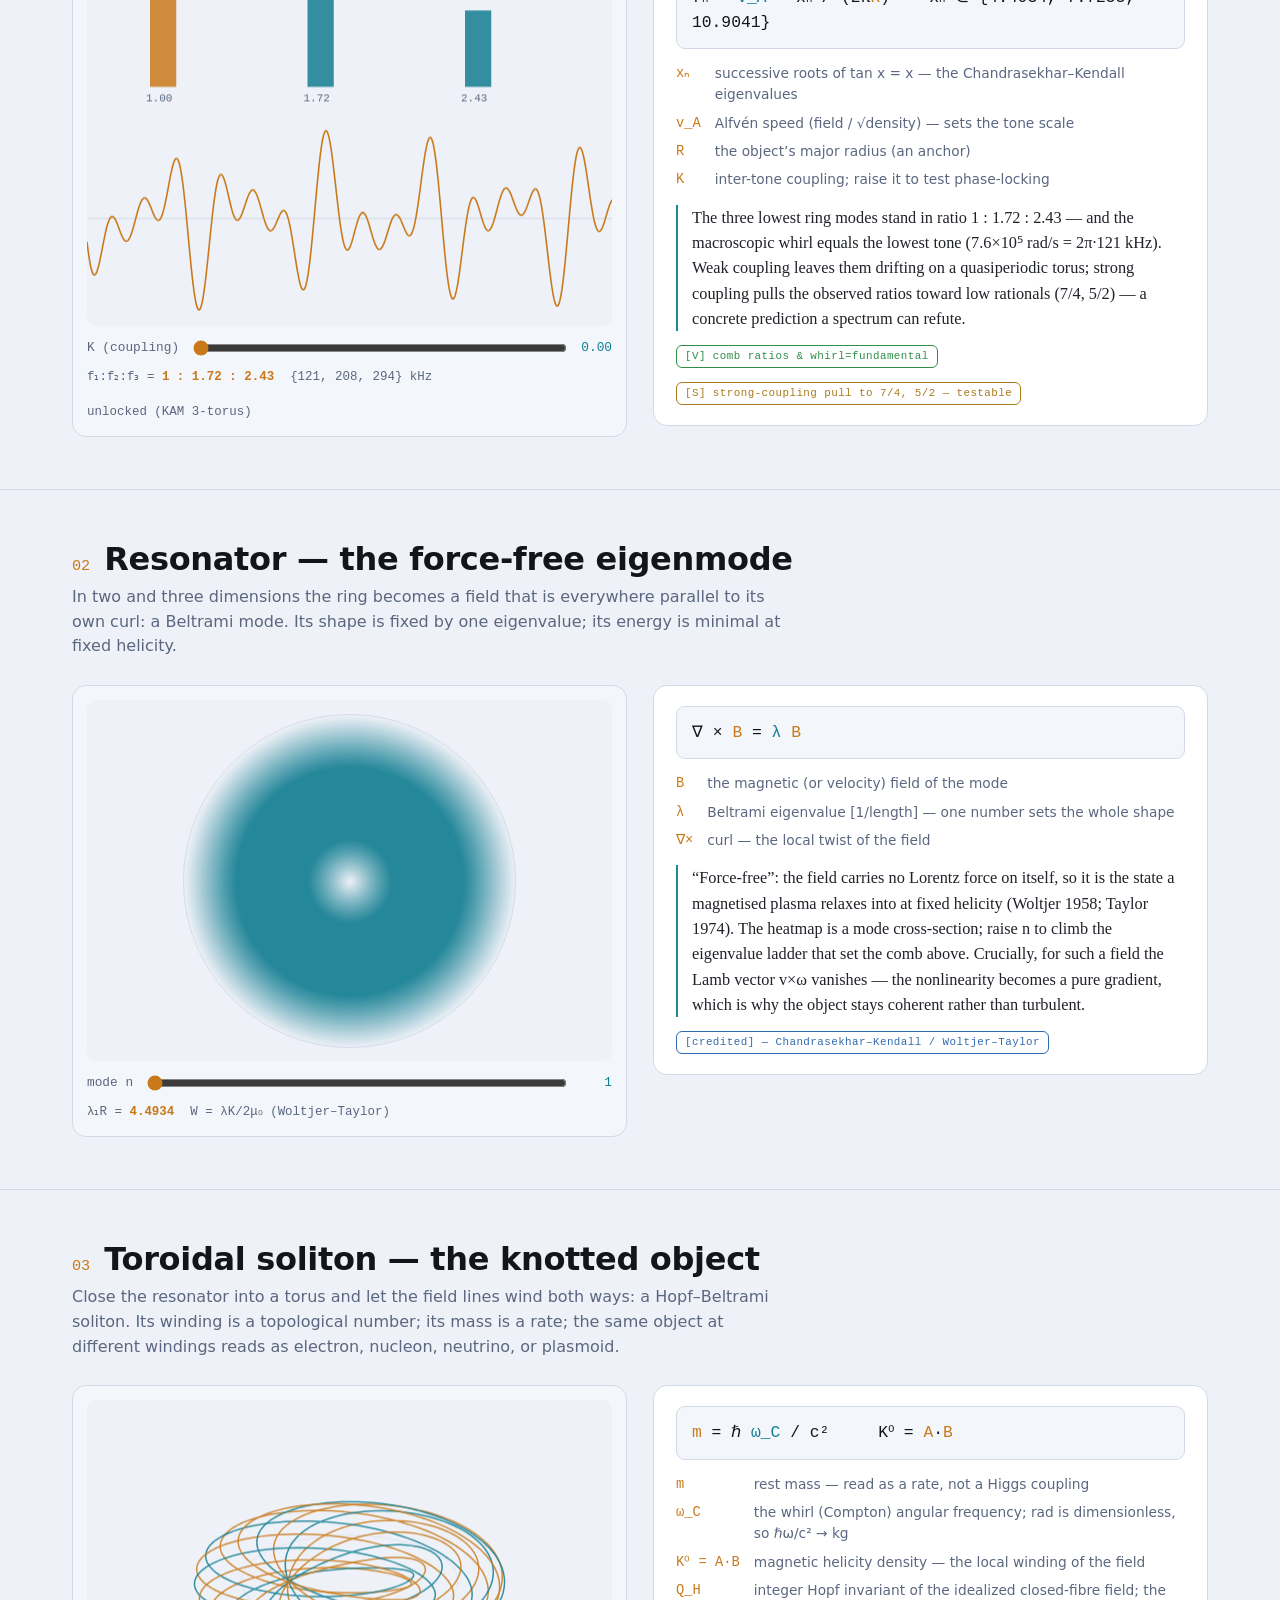
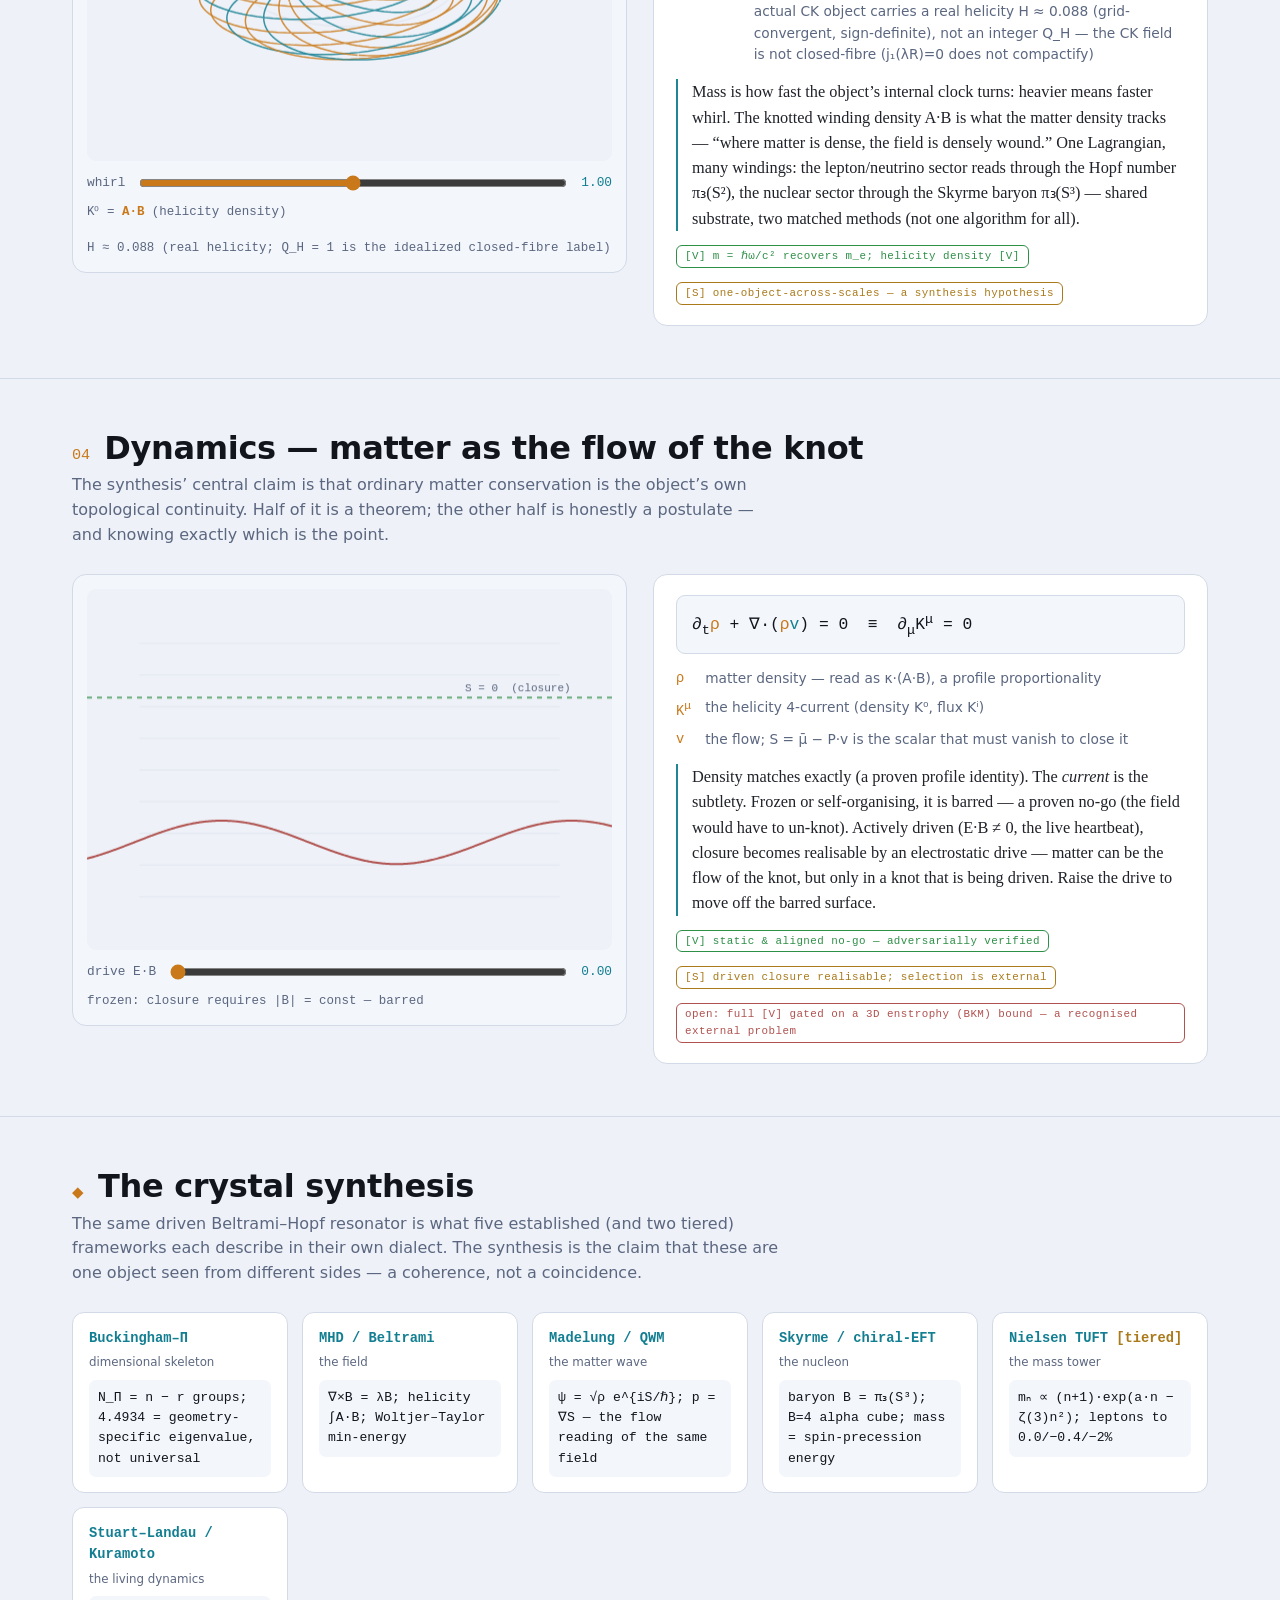
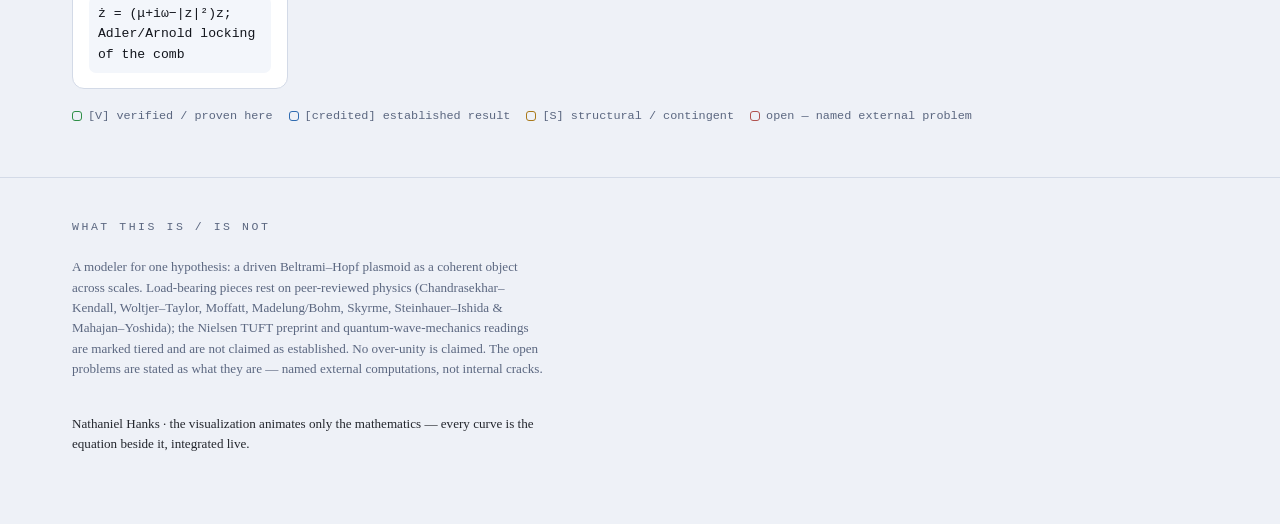
==== commit c8279bc6: "Add two new models + handbook; sync corrected synthesis & tiers New shareable models (standalone, na" ====
--- a/index.html
+++ b/index.html
@@ -209,7 +209,7 @@
         <dt>&nabla;&times;</dt><dd>curl &mdash; the local twist of the field</dd>
       </dl>
       <p class="trans">&ldquo;Force-free&rdquo;: the field carries no Lorentz force on itself, so it is the state a magnetised plasma relaxes into at fixed helicity (Woltjer 1958; Taylor 1974). The heatmap is a mode cross-section; raise n to climb the eigenvalue ladder that set the comb above. Crucially, for such a field the Lamb vector v&times;&omega; vanishes &mdash; the nonlinearity becomes a pure gradient, which is why the object stays coherent rather than turbulent.</p>
-      <span class="tier tA">[A] credited &mdash; Chandrasekhar&ndash;Kendall / Woltjer&ndash;Taylor</span>
+      <span class="tier tA">[credited] &mdash; Chandrasekhar&ndash;Kendall / Woltjer&ndash;Taylor</span>
     </div>
   </div>
 </div></section>
@@ -224,7 +224,7 @@
       <div class="ctrls">
         <div class="ctrl"><label for="spin">whirl</label><input type="range" id="spin" min="0" max="2" step="0.01" value="1"><output id="spinO">1.00</output></div>
       </div>
-      <div class="readout"><span>K&#8304; = <b>A&middot;B</b> (helicity density)</span><span>Q_H = 1 (Hopf)</span></div>
+      <div class="readout"><span>K&#8304; = <b>A&middot;B</b> (helicity density)</span><span>H &asymp; 0.088 (real helicity; Q_H = 1 is the idealized closed-fibre label)</span></div>
     </div>
     <div class="mathCard">
       <p class="eq"><span class="w">m</span> = &#8463; <span class="c">&omega;_C</span> / c&sup2; &nbsp;&nbsp;&nbsp; K&#8304; = <span class="w">A</span>&middot;<span class="w">B</span></p>
@@ -232,7 +232,7 @@
         <dt>m</dt><dd>rest mass &mdash; read as a rate, not a Higgs coupling</dd>
         <dt>&omega;_C</dt><dd>the whirl (Compton) angular frequency; rad is dimensionless, so &#8463;&omega;/c&sup2; &rarr; kg</dd>
         <dt>K&#8304; = A&middot;B</dt><dd>magnetic helicity density &mdash; the local winding of the field</dd>
-        <dt>Q_H</dt><dd>the integer Hopf invariant &mdash; how the field lines link</dd>
+        <dt>Q_H</dt><dd>integer Hopf invariant of the idealized closed-fibre field; the actual CK object carries a real helicity H &asymp; 0.088 (grid-convergent, sign-definite), not an integer Q_H &mdash; the CK field is not closed-fibre (j&#8321;(&lambda;R)=0 does not compactify)</dd>
       </dl>
       <p class="trans">Mass is how fast the object&rsquo;s internal clock turns: heavier means faster whirl. The knotted winding density A&middot;B is what the matter density tracks &mdash; &ldquo;where matter is dense, the field is densely wound.&rdquo; One Lagrangian, many windings: the lepton/neutrino sector reads through the Hopf number &pi;&#8323;(S&sup2;), the nuclear sector through the Skyrme baryon &pi;&#8323;(S&sup3;) &mdash; shared substrate, two matched methods (not one algorithm for all).</p>
       <span class="tier tV">[V] m = &#8463;&omega;/c&sup2; recovers m_e; helicity density [V]</span>
@@ -277,12 +277,12 @@
     <div class="isoCard"><h4>MHD / Beltrami</h4><div class="role">the field</div><div class="expr">&nabla;&times;B = &lambda;B; helicity &int;A&middot;B; Woltjer&ndash;Taylor min-energy</div></div>
     <div class="isoCard"><h4>Madelung / QWM</h4><div class="role">the matter wave</div><div class="expr">&psi; = &radic;&rho; e^{iS/&#8463;}; p = &nabla;S &mdash; the flow reading of the same field</div></div>
     <div class="isoCard"><h4>Skyrme / chiral-EFT</h4><div class="role">the nucleon</div><div class="expr">baryon B = &pi;&#8323;(S&sup3;); B=4 alpha cube; mass = spin-precession energy</div></div>
-    <div class="isoCard"><h4>Nielsen TUFT <span style="color:var(--tS)">[tiered]</span></h4><div class="role">the mass tower</div><div class="expr">m&#8345; &prop; (n+1)&middot;exp(a&middot;n &minus; &zeta;(3)n&sup2;); leptons to 0.4%</div></div>
+    <div class="isoCard"><h4>Nielsen TUFT <span style="color:var(--tS)">[tiered]</span></h4><div class="role">the mass tower</div><div class="expr">m&#8345; &prop; (n+1)&middot;exp(a&middot;n &minus; &zeta;(3)n&sup2;); leptons to 0.0/&minus;0.4/&minus;2%</div></div>
     <div class="isoCard"><h4>Stuart&ndash;Landau / Kuramoto</h4><div class="role">the living dynamics</div><div class="expr">&#380; = (&mu;+i&omega;&minus;|z|&sup2;)z; Adler/Arnold locking of the comb</div></div>
   </div>
   <div class="legend">
     <span><span class="swatch" style="border-color:var(--tV);color:var(--tV)"></span> [V] verified / proven here</span>
-    <span><span class="swatch" style="border-color:var(--tA);color:var(--tA)"></span> [A] credited established result</span>
+    <span><span class="swatch" style="border-color:var(--tA);color:var(--tA)"></span> [credited] established result</span>
     <span><span class="swatch" style="border-color:var(--tS);color:var(--tS)"></span> [S] structural / contingent</span>
     <span><span class="swatch" style="border-color:var(--tO);color:var(--tO)"></span> open &mdash; named external problem</span>
   </div>
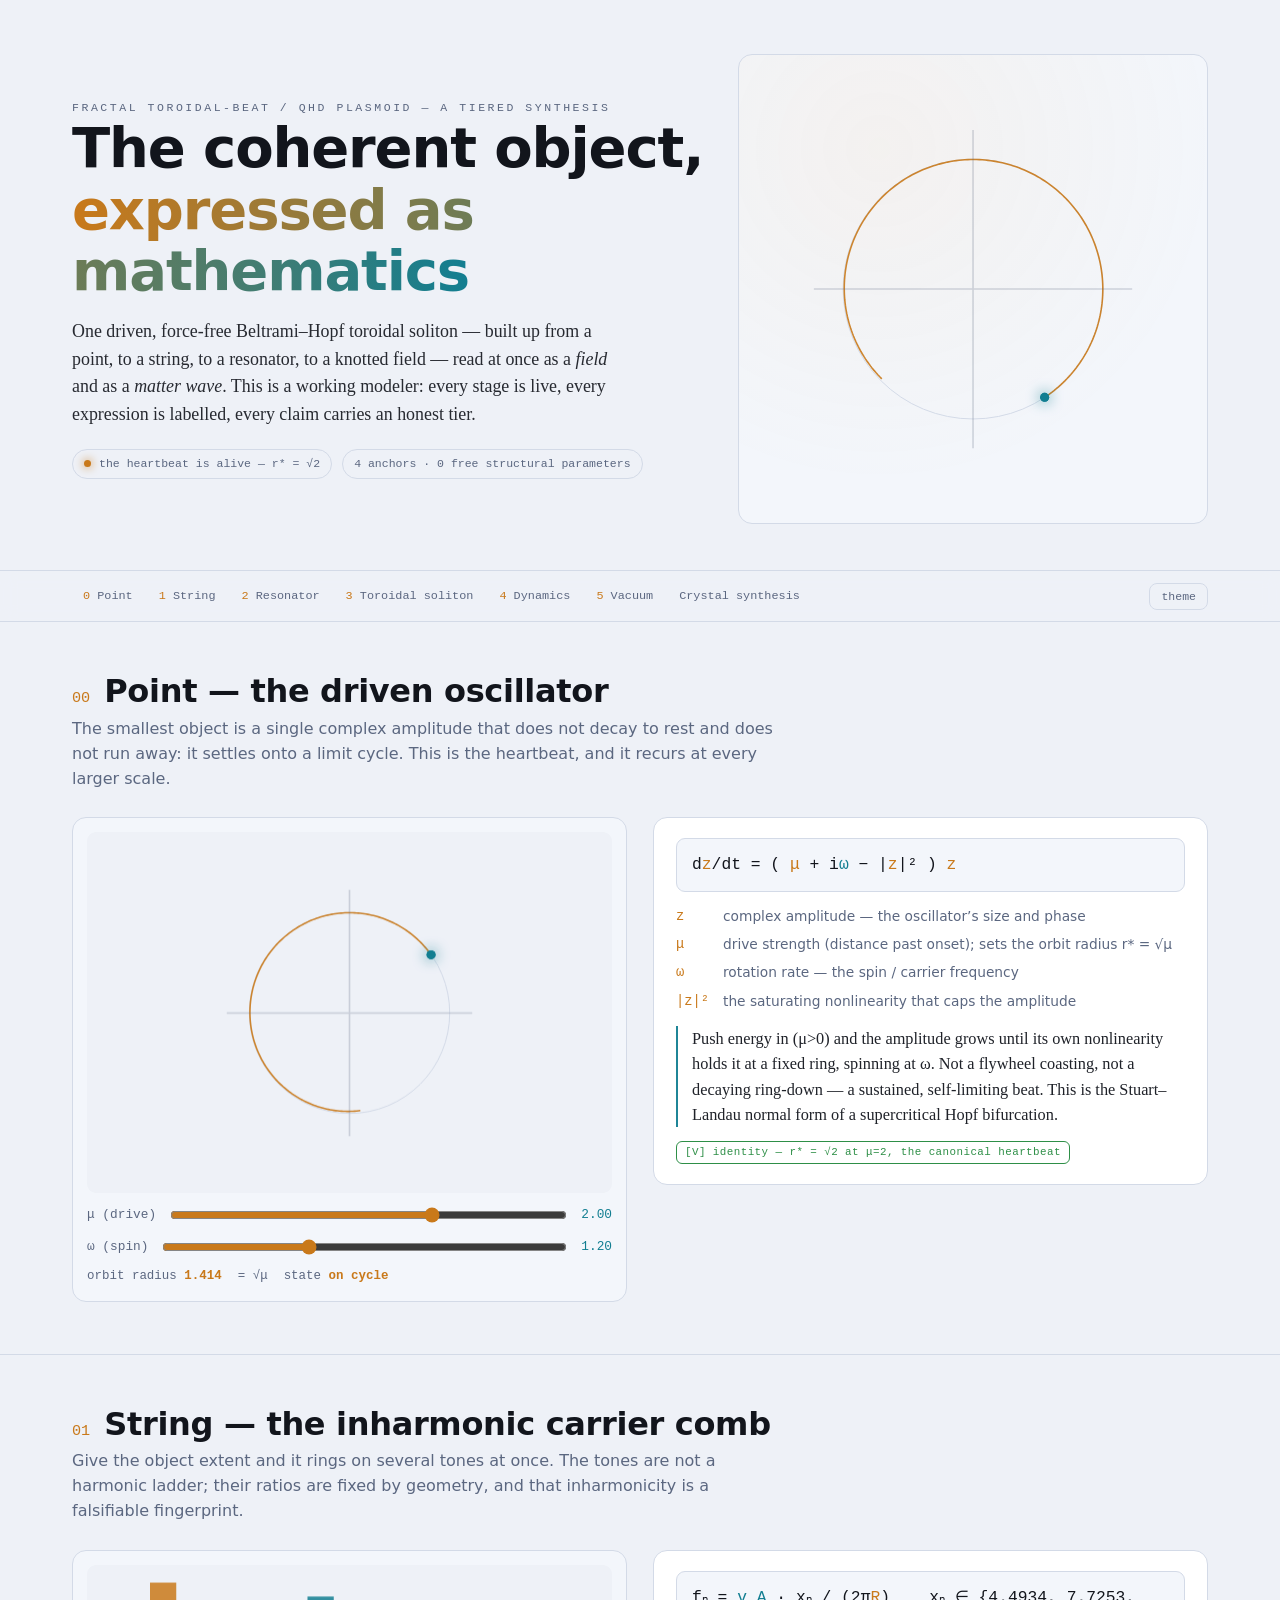
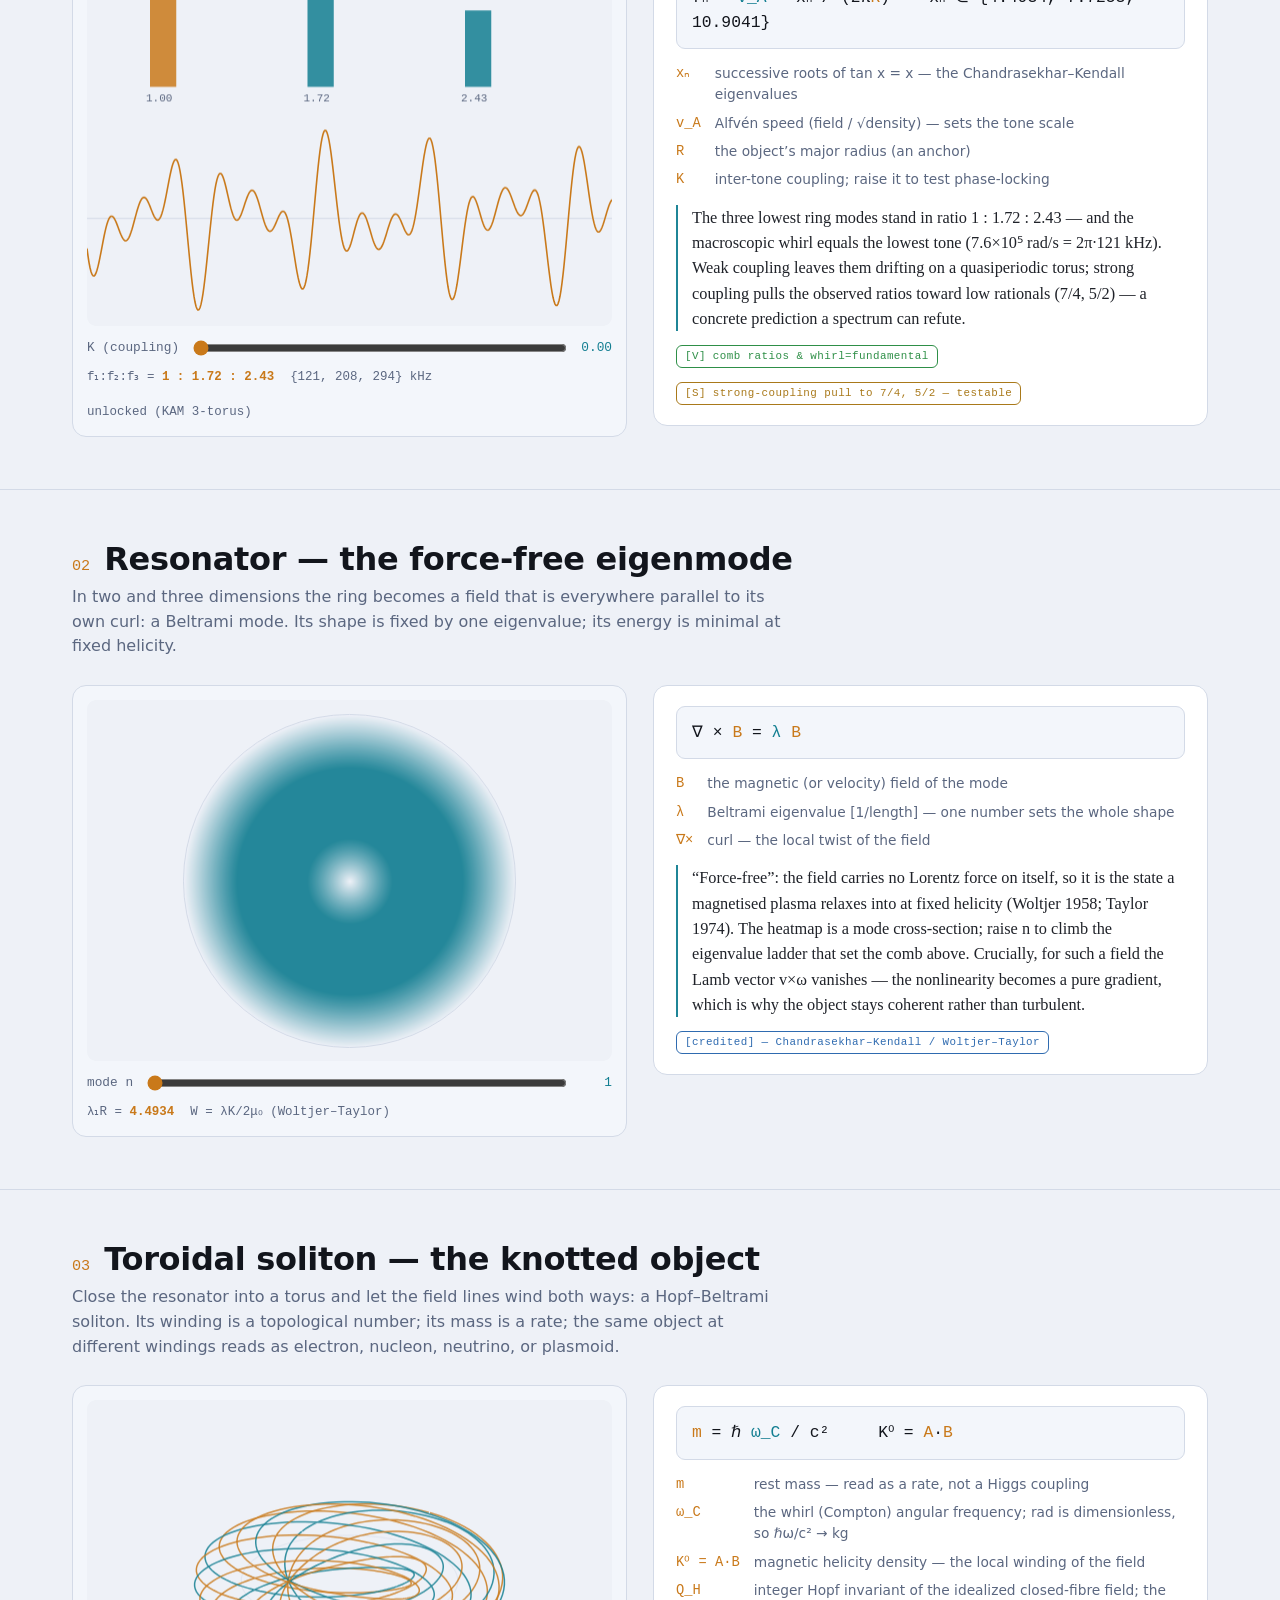
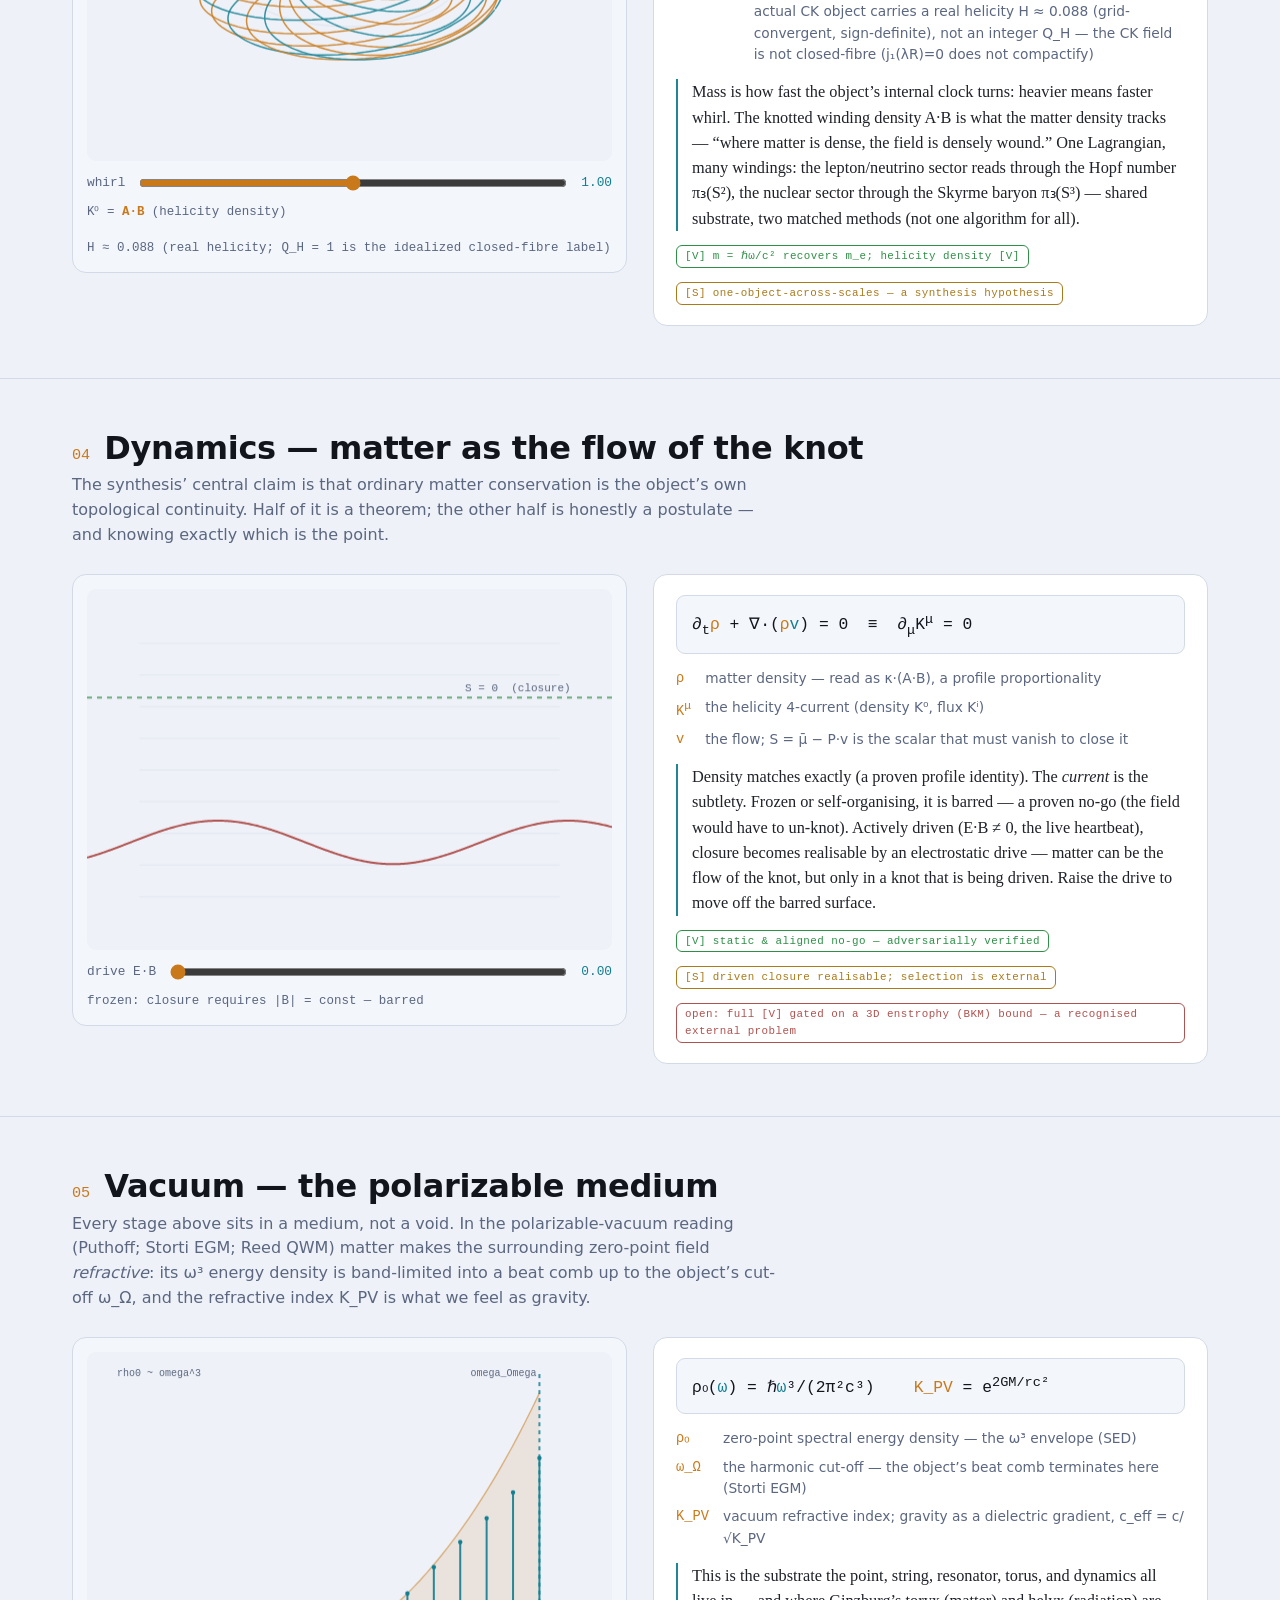
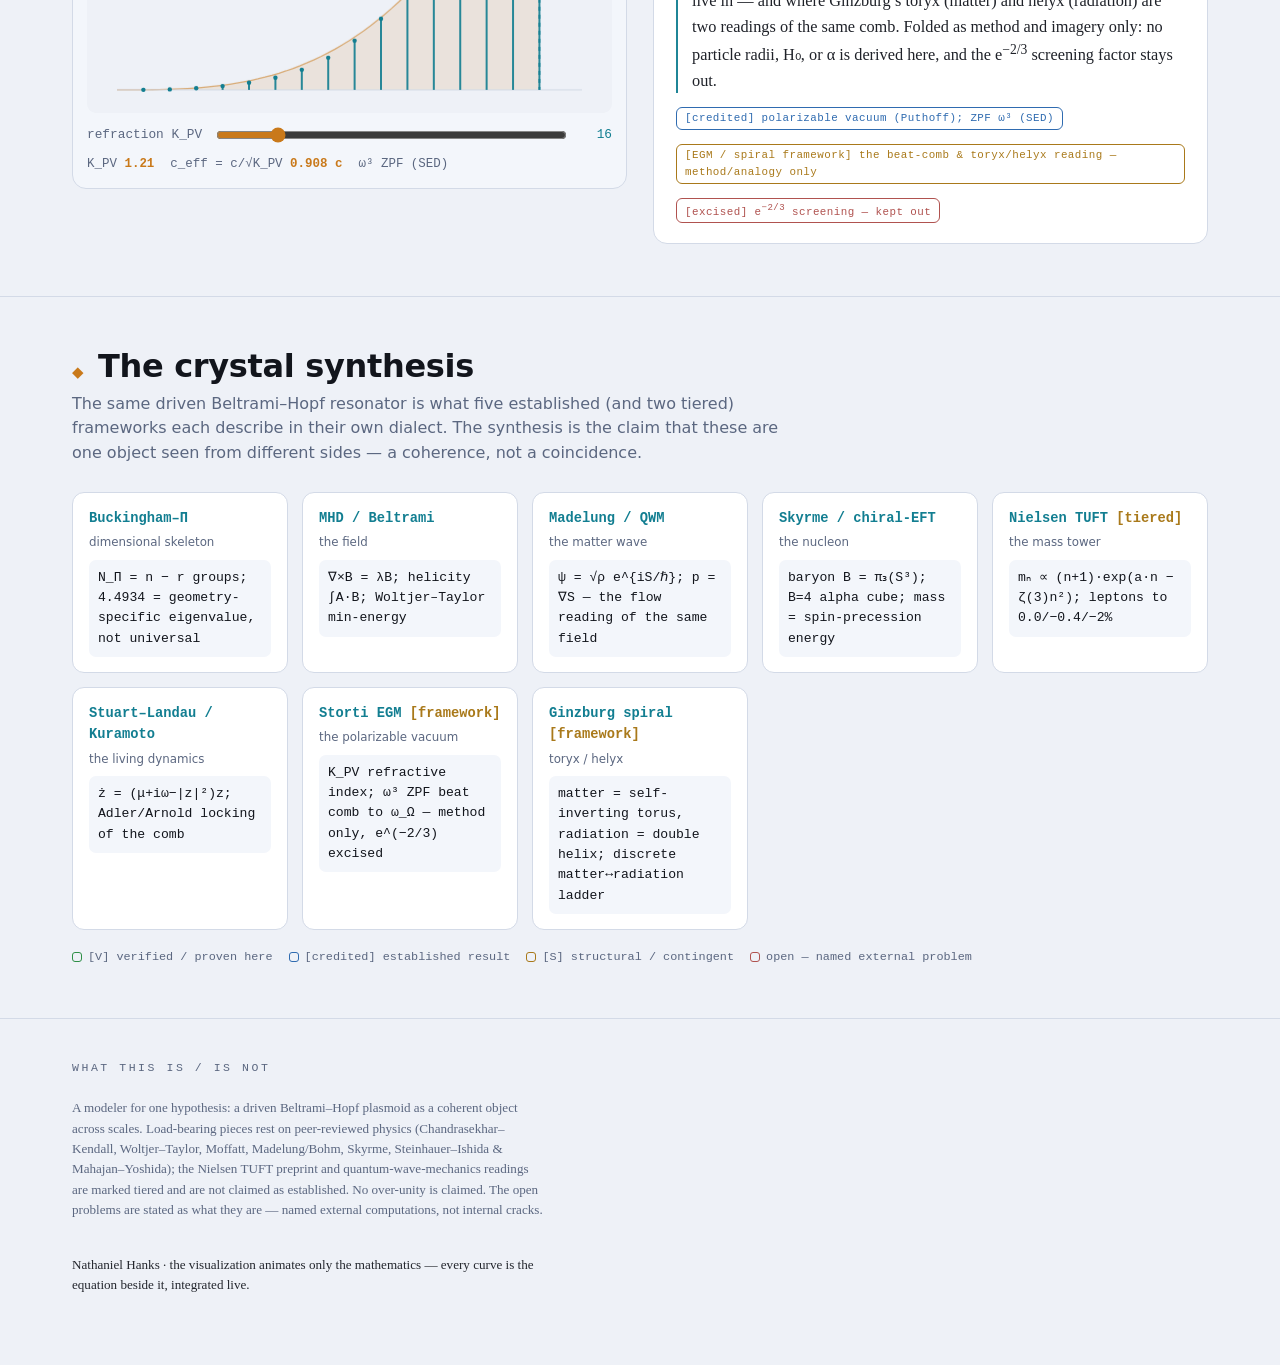
==== commit 457bc845: "Engine: extend the EGM/polarizable-vacuum reading into all three remaining modelers - soliton3d.html" ====
--- a/index.html
+++ b/index.html
@@ -131,6 +131,7 @@
   <a class="railBtn" href="#s2"><span class="railNum">2</span> Resonator</a>
   <a class="railBtn" href="#s3"><span class="railNum">3</span> Toroidal soliton</a>
   <a class="railBtn" href="#s4"><span class="railNum">4</span> Dynamics</a>
+  <a class="railBtn" href="#s5"><span class="railNum">5</span> Vacuum</a>
   <a class="railBtn" href="#iso">Crystal synthesis</a>
   <button class="themeToggle" id="tt">theme</button>
 </div></nav>
@@ -268,6 +269,33 @@
   </div>
 </div></section>
 
+<!-- STAGE 5 : VACUUM MEDIUM -->
+<section class="stage" id="s5"><div class="wrap">
+  <div class="stageHead"><span class="n">05</span><h2>Vacuum &mdash; the polarizable medium</h2></div>
+  <p class="sub">Every stage above sits in a medium, not a void. In the polarizable-vacuum reading (Puthoff; Storti EGM; Reed QWM) matter makes the surrounding zero-point field <em>refractive</em>: its &omega;&sup3; energy density is band-limited into a beat comb up to the object&rsquo;s cut-off &omega;_&Omega;, and the refractive index K_PV is what we feel as gravity.</p>
+  <div class="split">
+    <div class="vizCard">
+      <div class="vizCanvas"><canvas id="vacC"></canvas></div>
+      <div class="ctrls">
+        <div class="ctrl"><label for="vkpv">refraction K_PV</label><input type="range" id="vkpv" min="0" max="100" step="1" value="16"><output id="vkO">16</output></div>
+      </div>
+      <div class="readout"><span>K_PV <b id="vKout">1.21</b></span><span>c_eff = c/&radic;K_PV <b id="vCout">0.906 c</b></span><span>&omega;&sup3; ZPF (SED)</span></div>
+    </div>
+    <div class="mathCard">
+      <p class="eq">&rho;&#8320;(<span class="c">&omega;</span>) = &#8463;<span class="c">&omega;</span>&sup3;/(2&pi;&sup2;c&sup3;) &nbsp;&nbsp; <span class="w">K_PV</span> = e<sup>2GM/rc&sup2;</sup></p>
+      <dl class="sym">
+        <dt>&rho;&#8320;</dt><dd>zero-point spectral energy density &mdash; the &omega;&sup3; envelope (SED)</dd>
+        <dt>&omega;_&Omega;</dt><dd>the harmonic cut-off &mdash; the object&rsquo;s beat comb terminates here (Storti EGM)</dd>
+        <dt>K_PV</dt><dd>vacuum refractive index; gravity as a dielectric gradient, c_eff = c/&radic;K_PV</dd>
+      </dl>
+      <p class="trans">This is the substrate the point, string, resonator, torus, and dynamics all live in &mdash; and where Ginzburg&rsquo;s toryx (matter) and helyx (radiation) are two readings of the same comb. Folded as method and imagery only: no particle radii, H&#8320;, or &alpha; is derived here, and the e<sup>&minus;2/3</sup> screening factor stays out.</p>
+      <span class="tier tA">[credited] polarizable vacuum (Puthoff); ZPF &omega;&sup3; (SED)</span>
+      <span class="tier tS">[EGM / spiral framework] the beat-comb &amp; toryx/helyx reading &mdash; method/analogy only</span>
+      <span class="tier tO">[excised] e<sup>&minus;2/3</sup> screening &mdash; kept out</span>
+    </div>
+  </div>
+</div></section>
+
 <!-- ISOMORPHISM -->
 <section class="stage" id="iso"><div class="wrap">
   <div class="stageHead"><span class="n">&#9670;</span><h2>The crystal synthesis</h2></div>
@@ -279,6 +307,8 @@
     <div class="isoCard"><h4>Skyrme / chiral-EFT</h4><div class="role">the nucleon</div><div class="expr">baryon B = &pi;&#8323;(S&sup3;); B=4 alpha cube; mass = spin-precession energy</div></div>
     <div class="isoCard"><h4>Nielsen TUFT <span style="color:var(--tS)">[tiered]</span></h4><div class="role">the mass tower</div><div class="expr">m&#8345; &prop; (n+1)&middot;exp(a&middot;n &minus; &zeta;(3)n&sup2;); leptons to 0.0/&minus;0.4/&minus;2%</div></div>
     <div class="isoCard"><h4>Stuart&ndash;Landau / Kuramoto</h4><div class="role">the living dynamics</div><div class="expr">&#380; = (&mu;+i&omega;&minus;|z|&sup2;)z; Adler/Arnold locking of the comb</div></div>
+    <div class="isoCard"><h4>Storti EGM <span style="color:var(--tS)">[framework]</span></h4><div class="role">the polarizable vacuum</div><div class="expr">K_PV refractive index; &omega;&sup3; ZPF beat comb to &omega;_&Omega; &mdash; method only, e^(&minus;2/3) excised</div></div>
+    <div class="isoCard"><h4>Ginzburg spiral <span style="color:var(--tS)">[framework]</span></h4><div class="role">toryx / helyx</div><div class="expr">matter = self-inverting torus, radiation = double helix; discrete matter&harr;radiation ladder</div></div>
   </div>
   <div class="legend">
     <span><span class="swatch" style="border-color:var(--tV);color:var(--tV)"></span> [V] verified / proven here</span>
@@ -431,6 +461,39 @@
     x.fillStyle=cvar("--muted");x.font="11px ui-monospace,monospace";x.fillText("S = 0  (closure)",W*0.72,cy-0.4*H*0.5-6);
   });
 
+  // 5 : vacuum medium — ZPF omega^3 spectrum + beat comb to omega_Omega + K_PV refraction
+  var vkEl=document.getElementById("vkpv");
+  function vacParams(){var f=(+vkEl.value)/100*0.6,K=Math.exp(2*f);
+    document.getElementById("vkO").textContent=(+vkEl.value|0);
+    document.getElementById("vKout").textContent=K.toFixed(2);
+    document.getElementById("vCout").textContent=(1/Math.sqrt(K)).toFixed(3)+" c";}
+  vkEl.addEventListener("input",vacParams);vacParams();
+  reg("vacC",function(c,t){var g=fit(c),x=g.x,W=g.w,H=g.h;x.clearRect(0,0,W,H);
+    var warm=cvar("--warm"),cool=cvar("--cool"),line=cvar("--line"),mut=cvar("--muted");
+    var f=(+vkEl.value)/100*0.6,K=Math.exp(2*f),ceff=1/Math.sqrt(K);
+    var pad=30,base=H-24,top=22,x0=pad,x1=pad+(W-2*pad)*ceff;
+    function envH(fr){return (base-top)*Math.pow(fr,3)*0.94;}
+    // filled omega^3 ZPF envelope
+    x.beginPath();x.moveTo(x0,base);
+    for(var i=0;i<=60;i++){var fr=i/60;x.lineTo(x0+(x1-x0)*fr,base-envH(fr));}
+    x.lineTo(x1,base);x.closePath();x.fillStyle=warm;x.globalAlpha=.12;x.fill();x.globalAlpha=1;
+    x.strokeStyle=warm;x.globalAlpha=.55;x.lineWidth=1.3;x.beginPath();
+    for(var j=0;j<=60;j++){var fq=j/60,px=x0+(x1-x0)*fq;if(j===0)x.moveTo(px,base-envH(fq));else x.lineTo(px,base-envH(fq));}
+    x.stroke();x.globalAlpha=1;
+    // baseline
+    x.strokeStyle=line;x.lineWidth=1;x.beginPath();x.moveTo(pad,base);x.lineTo(W-pad,base);x.stroke();
+    // beat comb (populated modes shimmer)
+    var nO=16;
+    for(var n=1;n<=nO;n++){var fr=n/nO,px=x0+(x1-x0)*fr,
+      sh=reduced?1:(0.78+0.22*(Math.sin(t*1.6+n*0.6)*0.5+0.5)),yt=base-envH(fr)*sh;
+      x.strokeStyle=cool;x.globalAlpha=.9;x.lineWidth=2;x.beginPath();x.moveTo(px,base);x.lineTo(px,yt);x.stroke();
+      x.fillStyle=cool;x.globalAlpha=1;x.beginPath();x.arc(px,yt,2.2,0,7);x.fill();}
+    // cut-off
+    x.strokeStyle=cool;x.globalAlpha=.8;x.setLineDash([4,4]);x.beginPath();x.moveTo(x1,top);x.lineTo(x1,base);x.stroke();x.setLineDash([]);x.globalAlpha=1;
+    x.fillStyle=mut;x.font="10px "+cvar("--mono");x.textAlign="left";x.fillText("rho0 ~ omega^3",pad,top+2);
+    x.textAlign=(x1>W-84)?"right":"left";x.fillText("omega_Omega",(x1>W-84)?x1-3:x1+4,top+2);
+  });
+
   // master loop
   var t0=performance.now();
   function frame(now){var t=(now-t0)/1000;
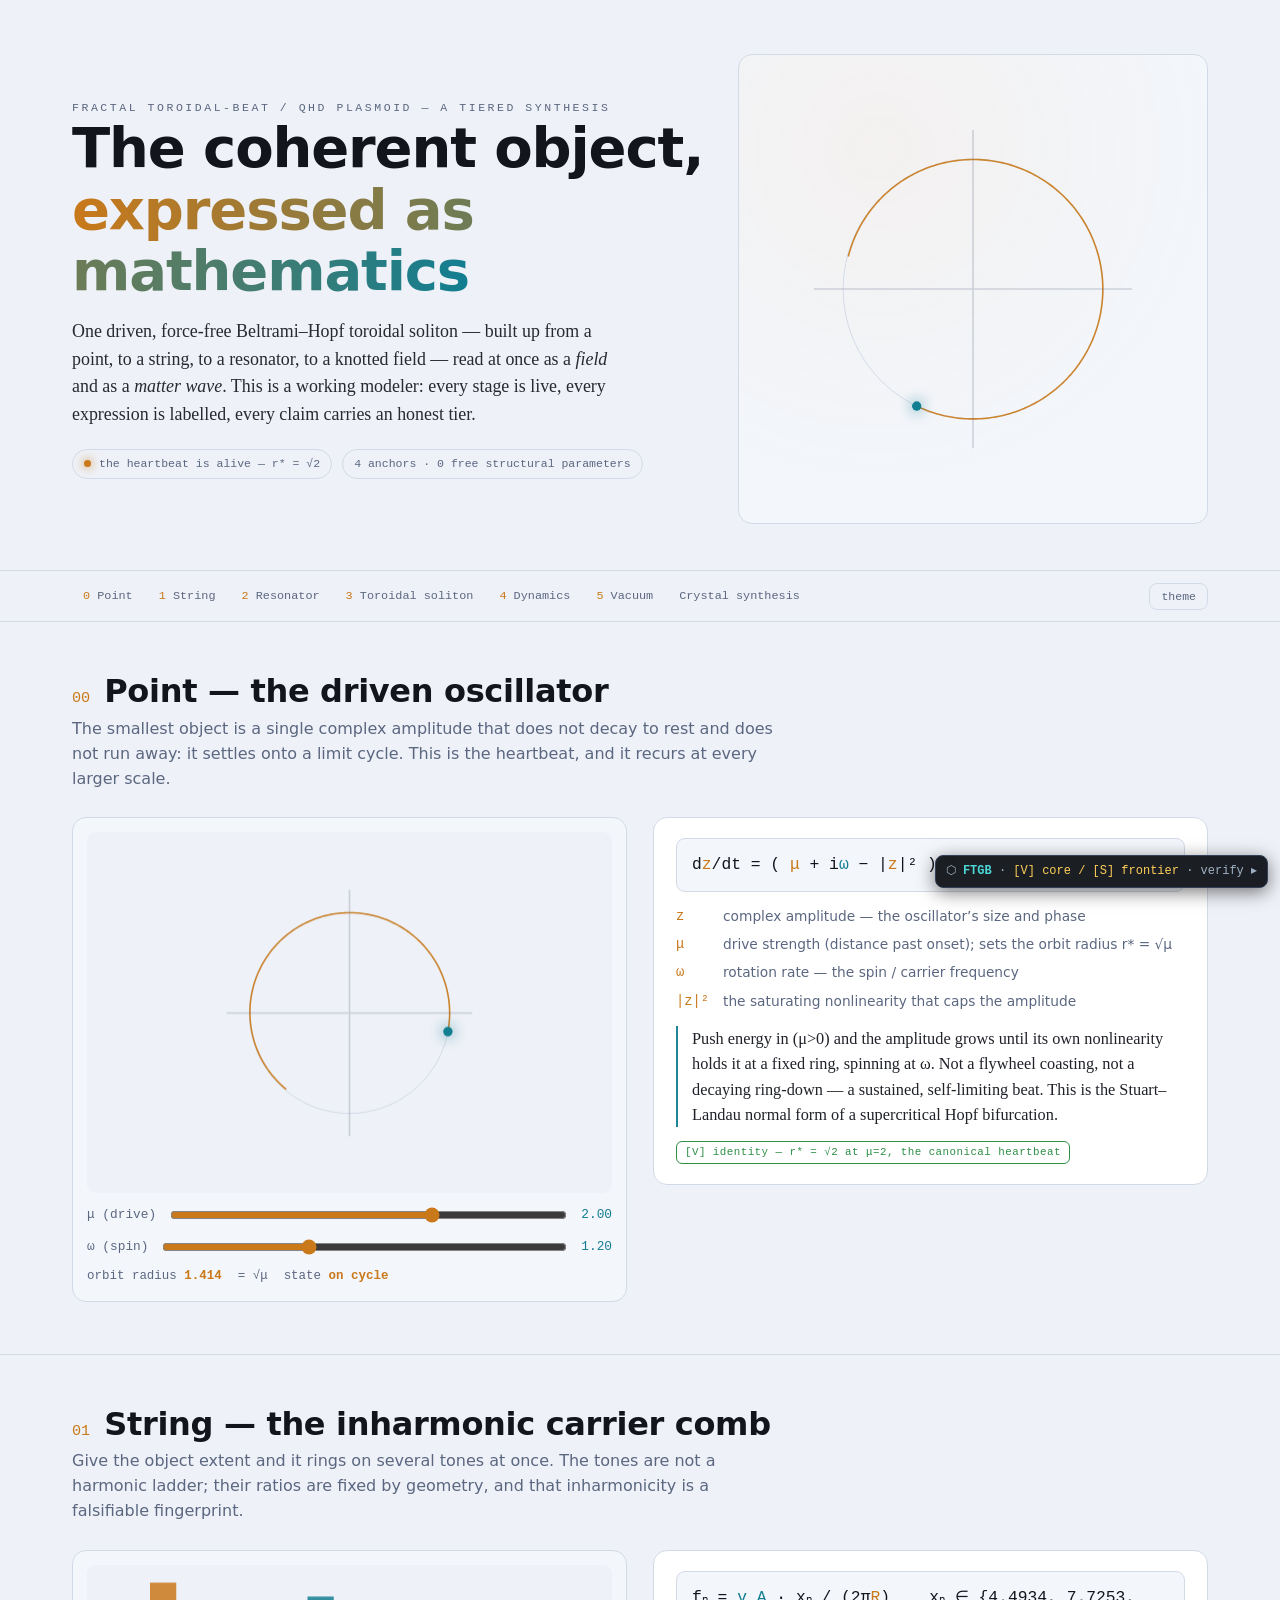
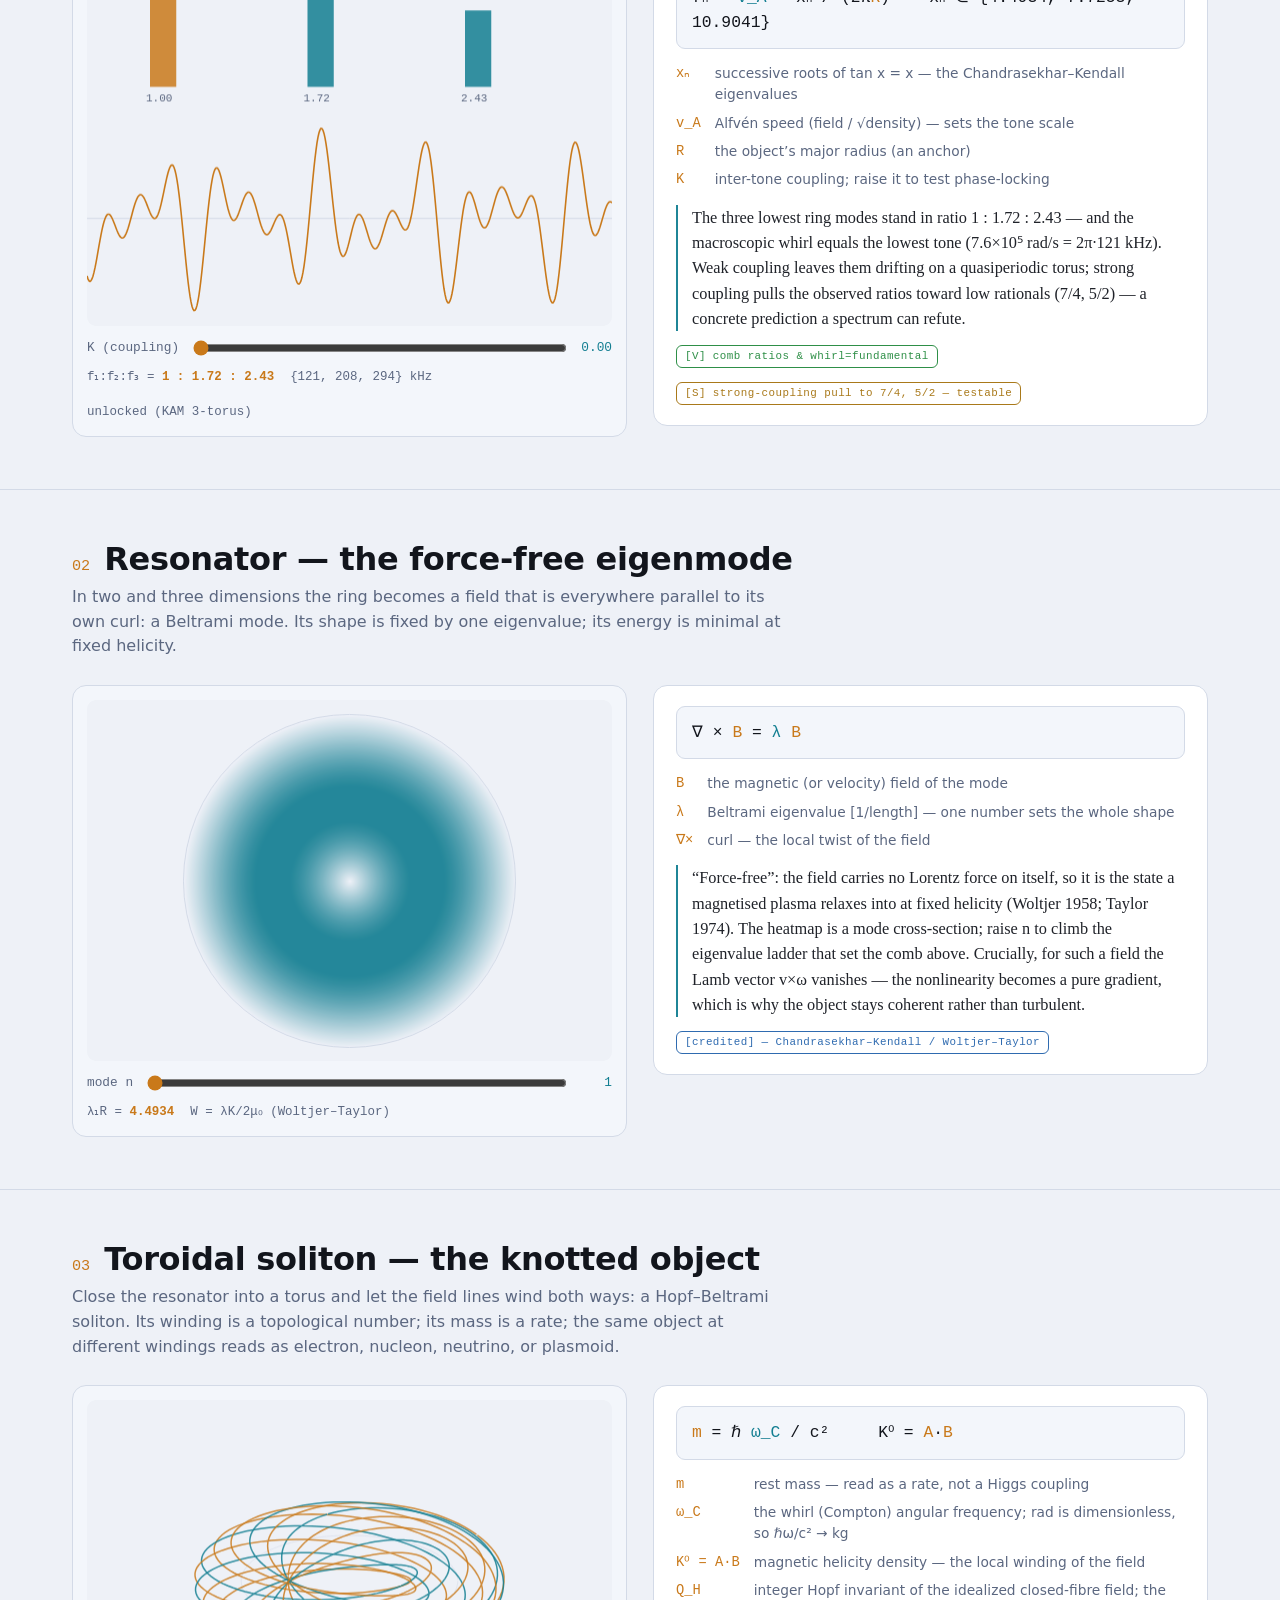
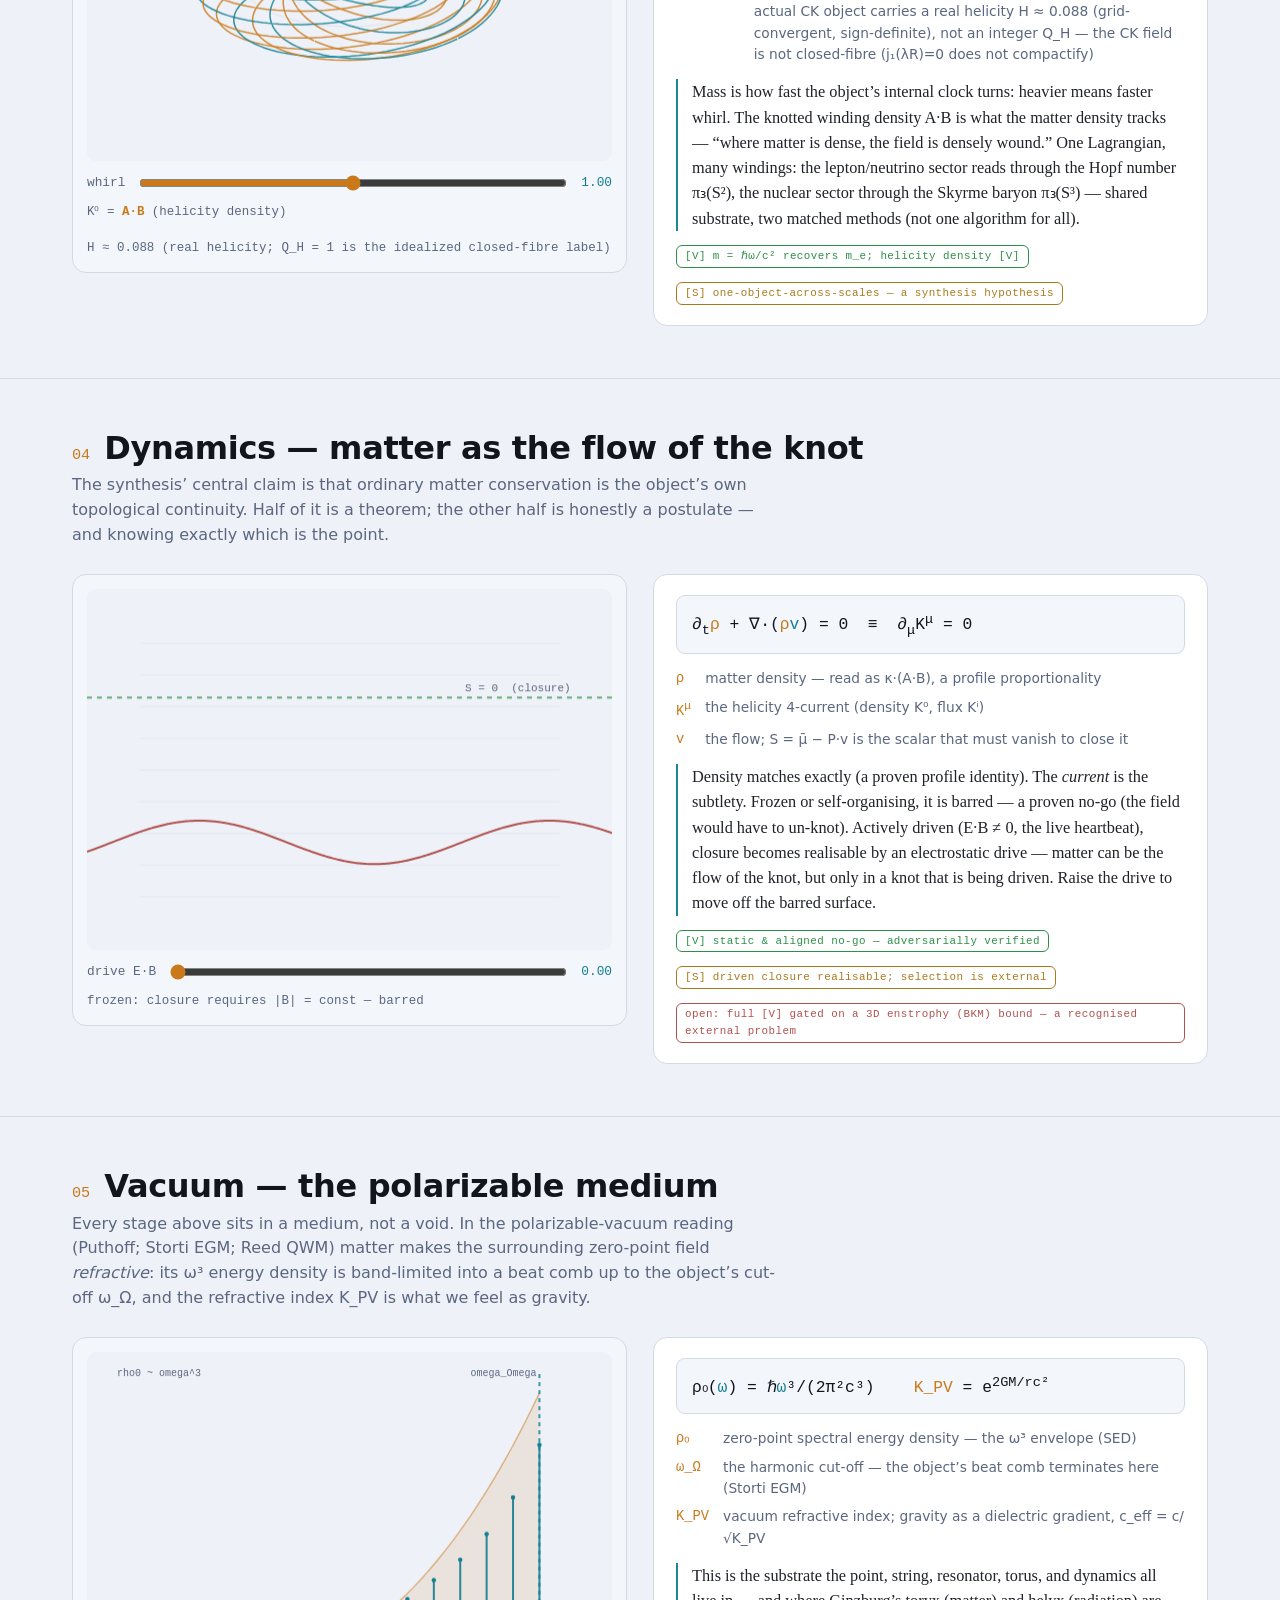
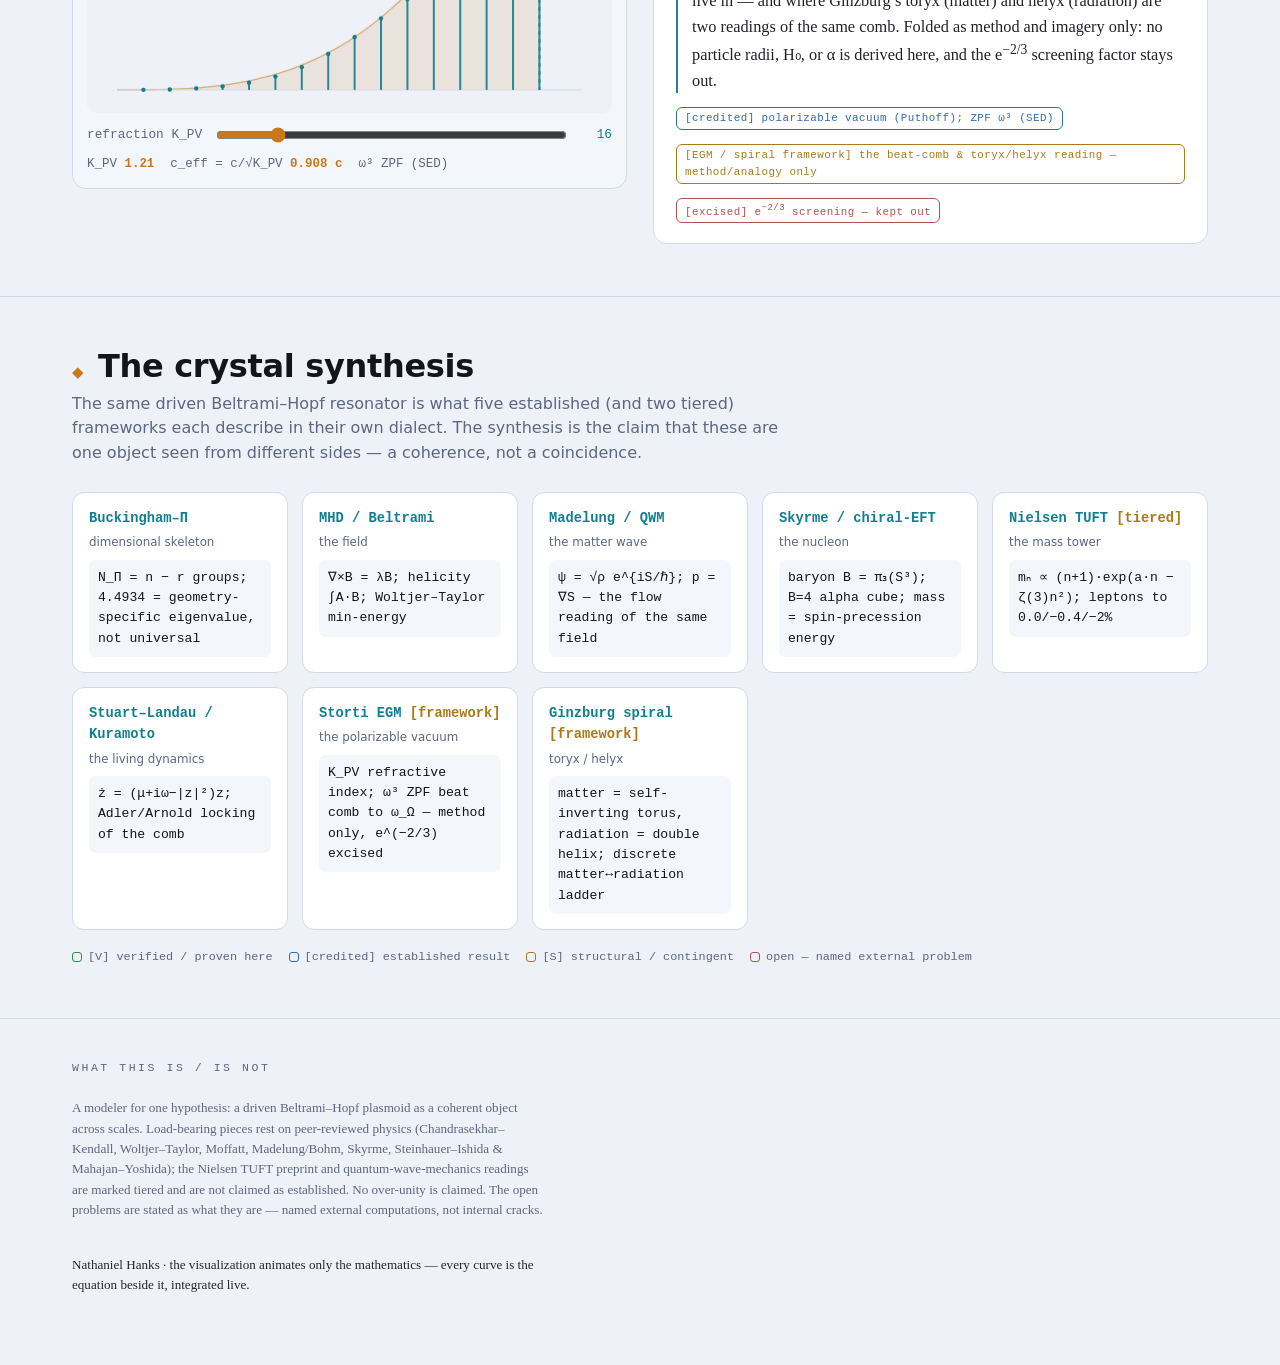
==== commit d31b2298: "viz slice 3: wire the 6 HTML interactives into the tier/verify discipline provenance.js -- a shared," ====
--- a/index.html
+++ b/index.html
@@ -505,5 +505,7 @@
 })();
 </script>
 
+<script>window.FTGB_PROVENANCE={page:"The Coherent Object",tier:"[V] core / [S] frontier",checks:["ck_eigenvalues_check","exact_beltrami_regularity_check","topology_invariants_check","majorana_selfdual_check"],note:"Geometry, CK comb, regularity, topology and chirality are [V]; 'the object IS the particle' is the [S] frontier."};</script>
+<script src="provenance.js"></script>
 </body>
 </html>
